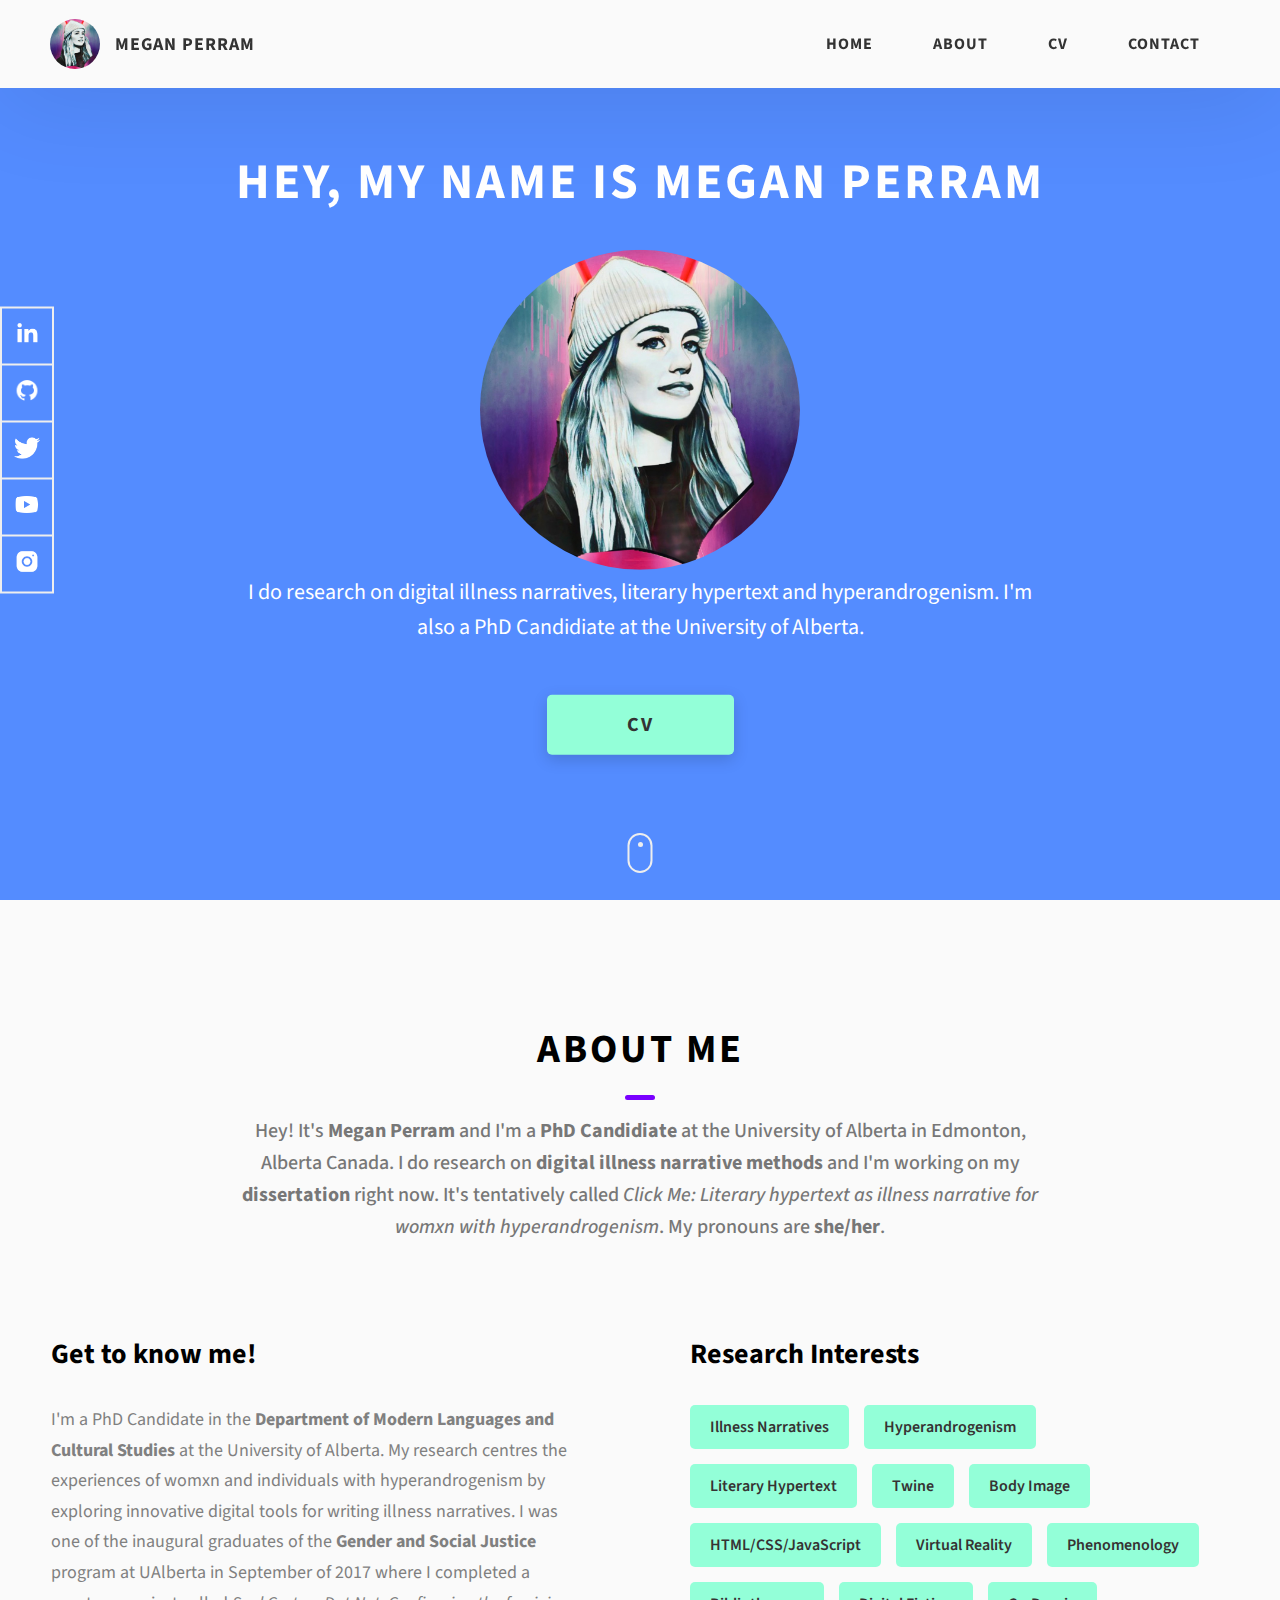
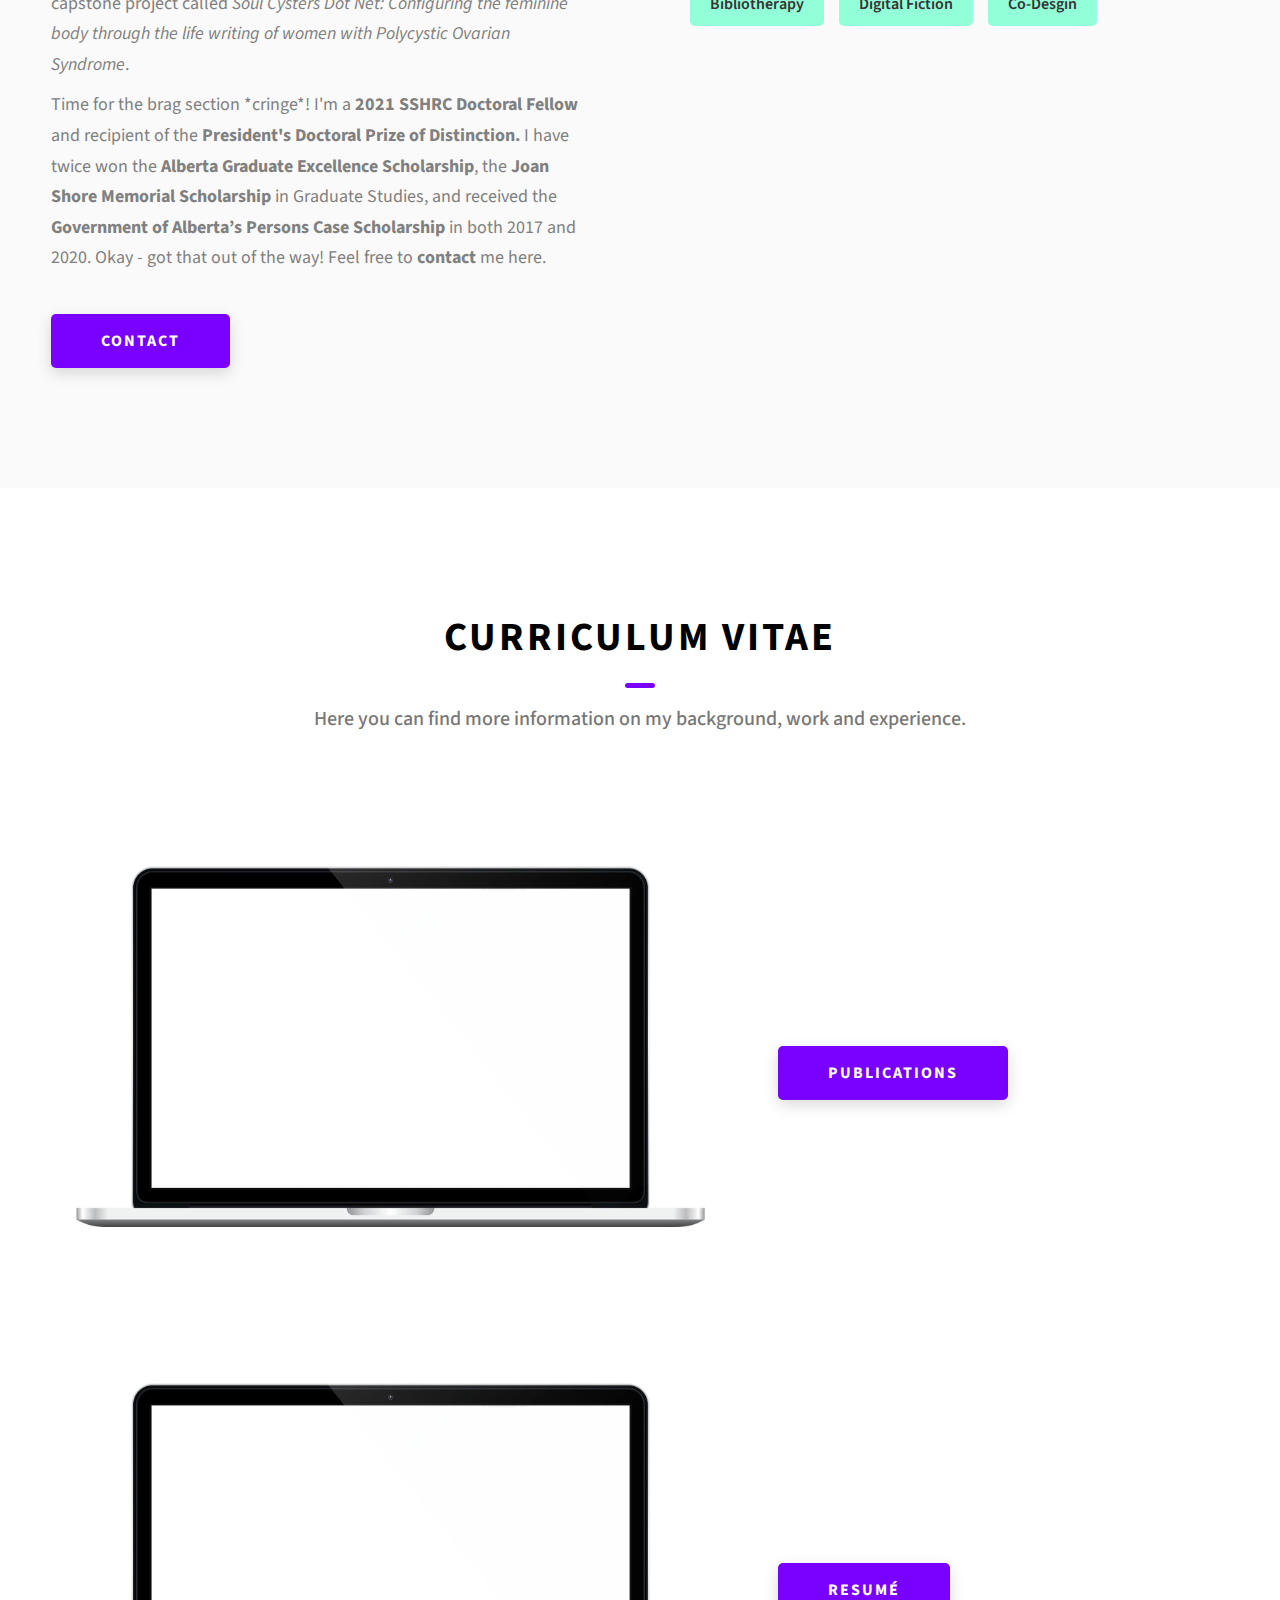
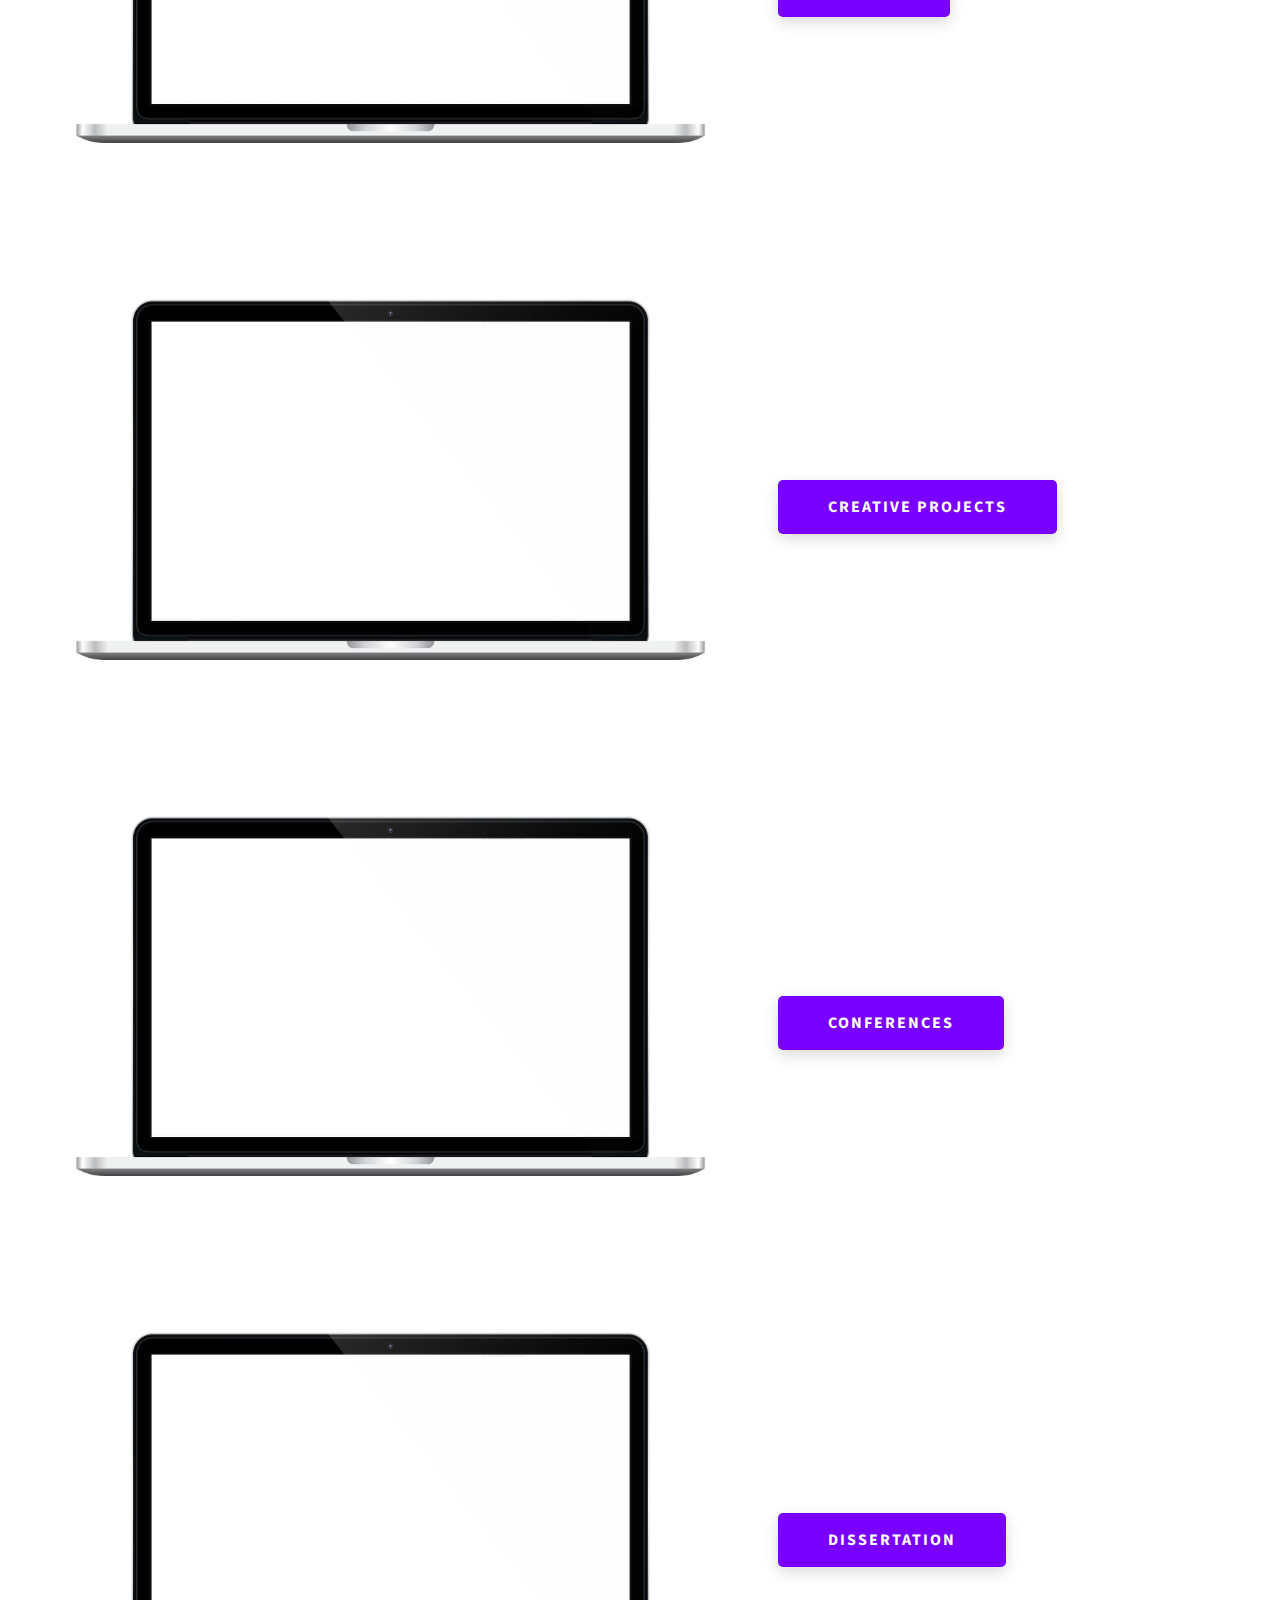
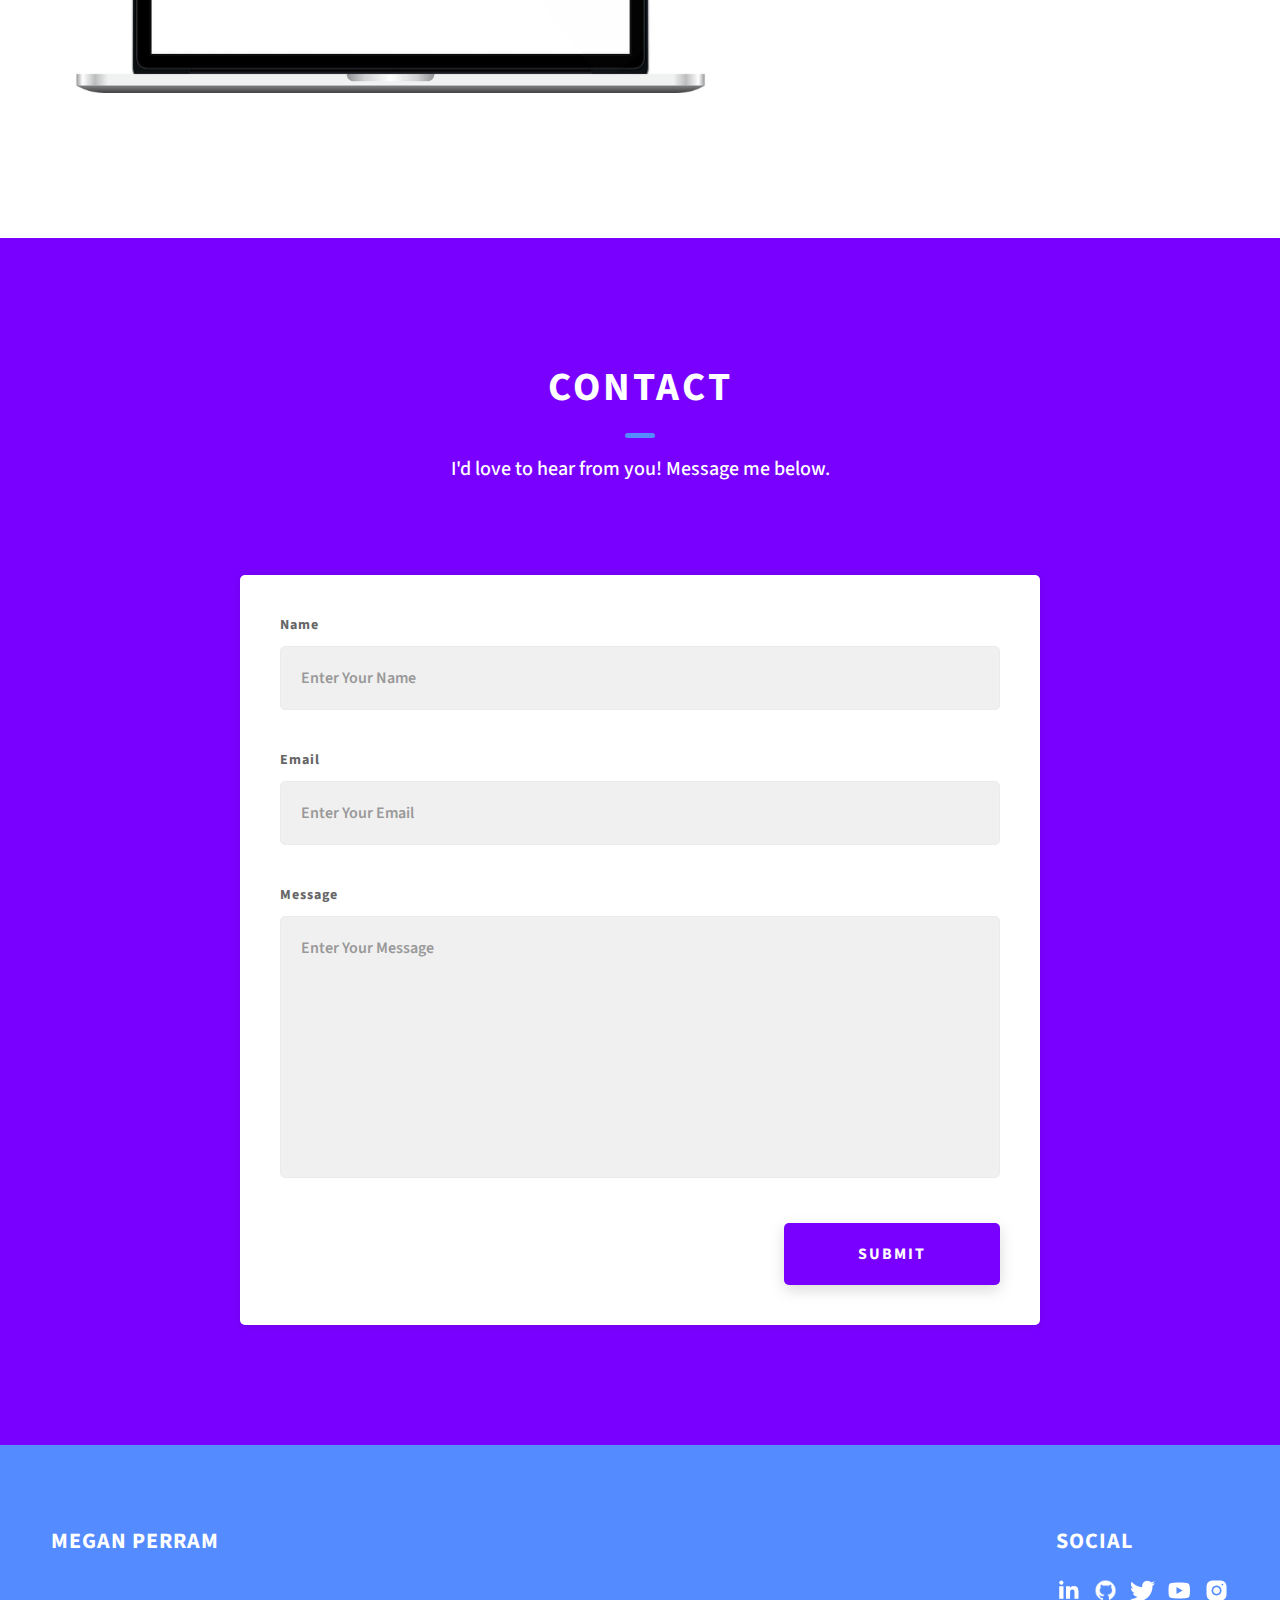
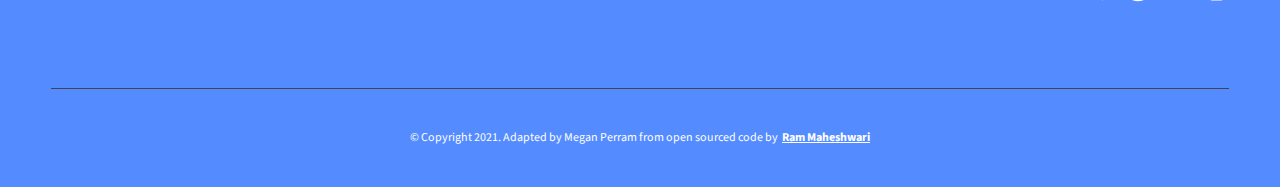
==== index.html @ e6cf6828 "First Commit" ====
<!DOCTYPE html>
<html lang="en">
  <head>
    <meta charset="UTF-8" />
    <meta name="viewport" content="width=device-width, initial-scale=1.0" />
    <meta http-equiv="X-UA-Compatible" content="ie=edge" />
    <title>Dopefolio</title>
    <meta name="description" content="Portfolio Template for Developer" />

    <link rel="stylesheet" href="css/style.css" />

    <link rel="preconnect" href="https://fonts.googleapis.com" />
    <link rel="preconnect" href="https://fonts.gstatic.com" crossorigin />
    <link
      href="https://fonts.googleapis.com/css2?family=Source+Sans+Pro:wght@400;600;700;900&display=swap"
      rel="stylesheet"
    />
  </head>
  <body>
    <header class="header">
      <div class="header__content">
        <div class="header__logo-container">
          <div class="header__logo-img-cont">
            <img
              src="./assets/jpeg/megan_perram.jpg"
              alt="Ram Maheshwari Logo Image"
              class="header__logo-img"
            />
          </div>
          <span class="header__logo-sub">Megan Perram</span>
        </div>
        <div class="header__main">
          <ul class="header__links">
            <li class="header__link-wrapper">
              <a href="./index.html" class="header__link"> Home </a>
            </li>
            <li class="header__link-wrapper">
              <a href="./index.html#about" class="header__link">About </a>
            </li>
            <li class="header__link-wrapper">
              <a href="./index.html#projects" class="header__link"> CV </a>
            </li>
            <li class="header__link-wrapper">
              <a href="./index.html#contact" class="header__link"> Contact </a>
            </li>
          </ul>
          <div class="header__main-ham-menu-cont">
            <img
              src="./assets/svg/ham-menu.svg"
              alt="hamburger menu"
              class="header__main-ham-menu"
            />
            <img
              src="./assets/svg/ham-menu-close.svg"
              alt="hamburger menu close"
              class="header__main-ham-menu-close d-none"
            />
          </div>
        </div>
      </div>
      <div class="header__sm-menu">
        <div class="header__sm-menu-content">
          <ul class="header__sm-menu-links">
            <li class="header__sm-menu-link">
              <a href="./index.html"> Home </a>
            </li>

            <li class="header__sm-menu-link">
              <a href="./index.html#about"> About </a>
            </li>

            <li class="header__sm-menu-link">
              <a href="./index.html#projects"> Projects </a>
            </li>

            <li class="header__sm-menu-link">
              <a href="./index.html#contact"> Contact </a>
            </li>
          </ul>
        </div>
      </div>
    </header>
    <section class="home-hero">
      <div class="home-hero__content">
        <h1 class="heading-primary">Hey, My name is Megan Perram</h1>
        <div class="home-hero__info">
          <div class="megan-picture-img">
            <img
              src="./assets/jpeg/megan_perram.jpg"
              width="40%"
              height="20%"
              class="megan_picture"
              id="megan_picture"
            />
          </div>
          <p class="text-primary">
            I do research on digital illness narratives, literary hypertext and
            hyperandrogenism. I'm also a PhD Candidiate at the University of
            Alberta.
          </p>
        </div>
        <div class="home-hero__cta">
          <a href="./index.html#projects" class="btn btn--bg"> CV </a>
        </div>
      </div>
      <div class="home-hero__socials">
        <div class="home-hero__social">
          <a
            href="https://www.linkedin.com/in/megan-perram-947466133/"
            class="home-hero__social-icon-link"
          >
            <img
              src="./assets/png/linkedin-ico.png"
              alt="icon"
              class="home-hero__social-icon"
            />
          </a>
        </div>
        <div class="home-hero__social">
          <a
            href="https://github.com/mperram"
            class="home-hero__social-icon-link"
          >
            <img
              src="./assets/png/github-ico.png"
              alt="icon"
              class="home-hero__social-icon"
            />
          </a>
        </div>
        <div class="home-hero__social">
          <a
            href="https://twitter.com/megan_perram"
            class="home-hero__social-icon-link"
          >
            <img
              src="./assets/png/twitter-ico.png"
              alt="icon"
              class="home-hero__social-icon"
            />
          </a>
        </div>
        <div class="home-hero__social">
          <a
            href="https://www.youtube.com/channel/UCk7oveH39ft0-12yixtqlcw"
            class="home-hero__social-icon-link"
          >
            <img
              src="./assets/png/yt-ico.png"
              alt="icon"
              class="home-hero__social-icon"
            />
          </a>
        </div>
        <div class="home-hero__social">
          <a
            href="https://www.instagram.com/meganperram/"
            class="home-hero__social-icon-link home-hero__social-icon-link--bd-none"
          >
            <img
              src="./assets/png/insta-ico.png"
              alt="icon"
              class="home-hero__social-icon"
            />
          </a>
        </div>
      </div>
      <div class="home-hero__mouse-scroll-cont">
        <div class="mouse"></div>
      </div>
    </section>
    <section id="about" class="about sec-pad">
      <div class="main-container">
        <h2 class="heading heading-sec heading-sec__mb-med">
          <span class="heading-sec__main">About Me</span>
          <span class="heading-sec__sub">
            Hey! It's
            <strong>Megan Perram</strong>
            and I'm a <strong> PhD Candidiate </strong> at the University of
            Alberta in Edmonton, Alberta Canada. I do research on
            <strong> digital illness narrative methods </strong>
            and I'm working on my
            <strong>dissertation </strong>
            right now. It's tentatively called
            <i
              >Click Me: Literary hypertext as illness narrative for womxn with
              hyperandrogenism</i
            >. My pronouns are <strong>she/her</strong>.
          </span>
        </h2>
        <div class="about__content">
          <div class="about__content-main">
            <h3 class="about__content-title">Get to know me!</h3>
            <div class="about__content-details">
              <p class="about__content-details-para">
                I'm a PhD Candidate in the
                <strong
                  >Department of Modern Languages and Cultural Studies</strong
                >
                at the University of Alberta. My research centres the
                experiences of womxn and individuals with hyperandrogenism by
                exploring innovative digital tools for writing illness
                narratives. I was one of the inaugural graduates of the
                <strong>Gender and Social Justice</strong> program at UAlberta
                in September of 2017 where I completed a capstone project called
                <i
                  >Soul Cysters Dot Net: Configuring the feminine body through
                  the life writing of women with Polycystic Ovarian Syndrome</i
                >.
              </p>
              <p class="about__content-details-para">
                Time for the brag section *cringe*! I'm a
                <strong>2021 SSHRC Doctoral Fellow</strong> and recipient of the
                <strong>President's Doctoral Prize of Distinction.</strong> I
                have twice won the
                <strong>Alberta Graduate Excellence Scholarship</strong>, the
                <strong>Joan Shore Memorial Scholarship</strong> in Graduate
                Studies, and received the
                <strong
                  >Government of Alberta’s Persons Case Scholarship</strong
                >
                in both 2017 and 2020. Okay - got that out of the way! Feel free
                to <strong>contact</strong> me here.
              </p>
            </div>
            <a href="./#contact" class="btn btn--med btn--theme dynamicBgClr"
              >Contact</a
            >
          </div>
          <div class="about__content-skills">
            <h3 class="about__content-title">Research Interests</h3>
            <div class="skills">
              <div class="skills__skill">Illness Narratives</div>
              <div class="skills__skill">Hyperandrogenism</div>
              <div class="skills__skill">Literary Hypertext</div>
              <div class="skills__skill">Twine</div>
              <div class="skills__skill">Body Image</div>
              <div class="skills__skill">HTML/CSS/JavaScript</div>
              <div class="skills__skill">Virtual Reality</div>
              <div class="skills__skill">Phenomenology</div>
              <div class="skills__skill">Bibliotherapy</div>
              <div class="skills__skill">Digital Fiction</div>
              <div class="skills__skill">Co-Desgin</div>
            </div>
          </div>
        </div>
      </div>
    </section>
    <section id="projects" class="projects sec-pad">
      <div class="main-container">
        <h2 class="heading heading-sec heading-sec__mb-bg">
          <span class="heading-sec__main" id="CV">Curriculum Vitae</span>
          <span class="heading-sec__sub">
            Here you can find more information on my background, work and
            experience.
          </span>
        </h2>

        <div class="projects__content">
          <div class="projects__row">
            <div class="projects__row-img-cont">
              <img
                src="./assets/jpeg/project-mockup-example.jpeg"
                alt="Software Screenshot"
                class="projects__row-img"
                loading="lazy"
              />
            </div>
            <div class="projects__row-content">
              <h3 class="projects__row-content-title"></h3>
              <p class="projects__row-content-desc"></p>
              <a
                href="./project-1.html"
                class="btn btn--med btn--theme dynamicBgClr"
                target="_blank"
                >Publications</a
              >
            </div>
          </div>
          <div class="projects__row">
            <div class="projects__row-img-cont">
              <img
                src="./assets/jpeg/project-mockup-example.jpeg"
                alt="Software Screenshot"
                class="projects__row-img"
                loading="lazy"
              />
            </div>
            <div class="projects__row-content">
              <h3 class="projects__row-content-title"></h3>
              <p class="projects__row-content-desc"></p>
              <a
                href="./project-2.html"
                class="btn btn--med btn--theme dynamicBgClr"
                target="_blank"
                >Resumé</a
              >
            </div>
          </div>
          <div class="projects__row">
            <div class="projects__row-img-cont">
              <img
                src="./assets/jpeg/project-mockup-example.jpeg"
                alt="Software Screenshot"
                class="projects__row-img"
                loading="lazy"
              />
            </div>
            <div class="projects__row-content">
              <h3 class="projects__row-content-title"></h3>
              <p class="projects__row-content-desc"></p>
              <a
                href="./project-3.html"
                class="btn btn--med btn--theme dynamicBgClr"
                target="_blank"
                >Creative Projects</a
              >
            </div>
          </div>
          <div class="projects__row">
            <div class="projects__row-img-cont">
              <img
                src="./assets/jpeg/project-mockup-example.jpeg"
                alt="Software Screenshot"
                class="projects__row-img"
                loading="lazy"
              />
            </div>
            <div class="projects__row-content">
              <h3 class="projects__row-content-title"></h3>
              <p class="projects__row-content-desc"></p>
              <a
                href="./project-4.html"
                class="btn btn--med btn--theme dynamicBgClr"
                target="_blank"
                >Conferences</a
              >
            </div>
          </div>
          <div class="projects__row">
            <div class="projects__row-img-cont">
              <img
                src="./assets/jpeg/project-mockup-example.jpeg"
                alt="Software Screenshot"
                class="projects__row-img"
                loading="lazy"
              />
            </div>
            <div class="projects__row-content">
              <h3 class="projects__row-content-title"></h3>
              <p class="projects__row-content-desc"></p>
              <a
                href="./project-5.html"
                class="btn btn--med btn--theme dynamicBgClr"
                target="_blank"
                >Dissertation</a
              >
            </div>
          </div>
        </div>
      </div>
    </section>
    <section id="contact" class="contact sec-pad dynamicBg">
      <div class="main-container">
        <h2 class="heading heading-sec heading-sec__mb-med">
          <span class="heading-sec__main heading-sec__main--lt">Contact</span>
          <span class="heading-sec__sub heading-sec__sub--lt">
            I'd love to hear from you! Message me below.
          </span>
        </h2>
        <div class="contact__form-container">
          <form action="https://formspree.io/f/mnqwdeav" method="POST">
            <div class="contact__form-field">
              <label class="contact__form-label" for="name">Name</label>
              <input
                required
                placeholder="Enter Your Name"
                type="text"
                class="contact__form-input"
                name="name"
                id="name"
              />
            </div>
            <div class="contact__form-field">
              <label class="contact__form-label" for="email">Email</label>
              <input
                required
                placeholder="Enter Your Email"
                type="text"
                class="contact__form-input"
                name="email"
                id="email"
              />
            </div>
            <div class="contact__form-field">
              <label class="contact__form-label" for="message">Message</label>
              <textarea
                required
                cols="30"
                rows="10"
                class="contact__form-input"
                placeholder="Enter Your Message"
                name="message"
                id="message"
              ></textarea>
            </div>
            <button type="submit" class="btn btn--theme contact__btn">
              Submit
            </button>
          </form>
        </div>
      </div>
    </section>
    <footer class="main-footer">
      <div class="main-container">
        <div class="main-footer__upper">
          <div class="main-footer__row main-footer__row-1">
            <h2 class="heading heading-sm main-footer__heading-sm">
              <span>Social</span>
            </h2>
            <div class="main-footer__social-cont">
              <a
                target="_blank"
                rel="noreferrer"
                href="https://www.linkedin.com/in/megan-perram-947466133/"
              >
                <img
                  class="main-footer__icon"
                  src="./assets/png/linkedin-ico.png"
                  alt="icon"
                />
              </a>
              <a
                target="_blank"
                rel="noreferrer"
                href="https://github.com/mperram"
              >
                <img
                  class="main-footer__icon"
                  src="./assets/png/github-ico.png"
                  alt="icon"
                />
              </a>
              <a
                target="_blank"
                rel="noreferrer"
                href="https://twitter.com/megan_perram"
              >
                <img
                  class="main-footer__icon"
                  src="./assets/png/twitter-ico.png"
                  alt="icon"
                />
              </a>
              <a
                target="_blank"
                rel="noreferrer"
                href="https://www.youtube.com/channel/UCk7oveH39ft0-12yixtqlcw"
              >
                <img
                  class="main-footer__icon"
                  src="./assets/png/yt-ico.png"
                  alt="icon"
                />
              </a>
              <a
                target="_blank"
                rel="noreferrer"
                href="https://www.instagram.com/meganperram/"
              >
                <img
                  class="main-footer__icon main-footer__icon--mr-none"
                  src="./assets/png/insta-ico.png"
                  alt="icon"
                />
              </a>
            </div>
          </div>
          <div class="main-footer__row main-footer__row-2">
            <h4 class="heading heading-sm text-lt">Megan Perram</h4>
            <p class="main-footer__short-desc"></p>
          </div>
        </div>

        <!-- If you give me some credit or shoutout here by linking to my website, then it will be a big thing for me and will help me a lot :) -->
        <div class="main-footer__lower">
          &copy; Copyright 2021. Adapted by Megan Perram from open sourced code
          by
          <a rel="noreferrer" target="_blank" href="https://rammaheshwari.com"
            >Ram Maheshwari</a
          >
        </div>
      </div>
    </footer>

    <script src="./index.js"></script>
  </body>
</html>
---- css/style.css ----
/*
0 - 600px:      Phone
600 - 900px:    Tablet portrait
900 - 1200px:   Tablet landscape
[1200 - 1800] is where our normal styles apply
1800px + :      Big desktop
$breakpoint arguement choices:
- phone
- tab-port
- tab-land
- big-desktop

Inside media queries 1em is always 16px i.e 1em = 16px at every screen size only inside media queries
*/
*,
*::after,
*::before {
  margin: 0;
  padding: 0;
  box-sizing: inherit;
  font-family: inherit;
}

html {
  font-size: 62.5%;
  scroll-behavior: smooth;
}
@media only screen and (max-width: 75em) {
  html {
    font-size: 59%;
  }
}
@media only screen and (max-width: 56.25em) {
  html {
    font-size: 56%;
  }
}
@media only screen and (min-width: 112.5em) {
  html {
    font-size: 65%;
  }
}

body {
  box-sizing: border-box;
  position: relative;
  line-height: 1.5;
  font-family: sans-serif;
  overflow-x: hidden;
  overflow-y: scroll;
  font-family: "Source Sans Pro", sans-serif;
}

a {
  text-decoration: none;
  color: inherit;
}

li {
  list-style: none;
}

input:focus,
button:focus,
a:focus,
textarea:focus {
  outline: none;
}

button {
  border: none;
  cursor: pointer;
}

textarea {
  resize: none;
}

.heading-primary {
  font-size: 5rem;
  text-transform: uppercase;
  letter-spacing: 3px;
  text-align: center;
}
@media only screen and (max-width: 37.5em) {
  .heading-primary {
    font-size: 4.5rem;
  }
}

.heading-sec__mb-bg {
  margin-bottom: 11rem;
}
@media only screen and (max-width: 56.25em) {
  .heading-sec__mb-bg {
    margin-bottom: 8rem;
  }
}

.heading-sec__mb-med {
  margin-bottom: 9rem;
}
@media only screen and (max-width: 56.25em) {
  .heading-sec__mb-med {
    margin-bottom: 8rem;
  }
}

.heading-sec__main {
  display: block;
  font-size: 4rem;
  text-transform: uppercase;
  letter-spacing: 1px;
  letter-spacing: 3px;
  text-align: center;
  margin-bottom: 3.5rem;
  position: relative;
}
.heading-sec__main--lt {
  color: white;
}
.heading-sec__main--lt::after {
  content: "";
  background: #548cff !important;
}
.heading-sec__main::after {
  content: "";
  position: absolute;
  top: calc(100% + 1.5rem);
  height: 5px;
  width: 3rem;
  background: #7900ff;
  left: 50%;
  transform: translateX(-50%);
  border-radius: 5px;
}
@media only screen and (max-width: 37.5em) {
  .heading-sec__main::after {
    top: calc(100% + 1.2rem);
  }
}

.heading-sec__sub {
  display: block;
  text-align: center;
  color: #777;
  font-size: 2rem;
  font-weight: 500;
  max-width: 80rem;
  margin: auto;
  line-height: 1.6;
}
@media only screen and (max-width: 37.5em) {
  .heading-sec__sub {
    font-size: 1.8rem;
  }
}
.heading-sec__sub--lt {
  color: white;
}

.heading-sm {
  font-size: 2.2rem;
  text-transform: uppercase;
  letter-spacing: 1px;
}

.main-container {
  max-width: 120rem;
  margin: auto;
  width: 92%;
}

.btn {
  background: #93ffd8;
  color: #333;
  text-transform: uppercase;
  letter-spacing: 2px;
  display: inline-block;
  font-weight: 700;
  border-radius: 5px;
  box-shadow: 0 5px 15px 0 rgba(0, 0, 0, 0.15);
  transition: transform 0.3s;
}
.btn:hover {
  transform: translateY(-3px);
}
.btn--bg {
  padding: 1.5rem 8rem;
  font-size: 2rem;
}
.btn--med {
  padding: 1.5rem 5rem;
  font-size: 1.6rem;
}
.btn--theme {
  background: #7900ff;
  color: #fff;
}
.btn--theme-inv {
  color: #7900ff;
  background: #fff;
  border: 2px solid #7900ff;
  box-shadow: none;
  padding: calc(1.5rem - 2px) calc(5rem - 2px);
}

.sec-pad {
  padding: 12rem 0;
}
@media only screen and (max-width: 56.25em) {
  .sec-pad {
    padding: 8rem 0;
  }
}

.text-primary {
  color: #fff;
  font-size: 2.2rem;
  text-align: center;
  width: 100%;
  line-height: 1.6;
}
@media only screen and (max-width: 37.5em) {
  .text-primary {
    font-size: 2rem;
  }
}

.d-none {
  display: none;
}
.megan-picture-img {
  text-align: center;
  border-radius: 50%;
}
.megan_picture {
  border-radius: 50%;
  overflow: hidden;
}

.home-hero {
  color: #fff;
  background: linear-gradient(to right, #548cff, #548cff),
    url(../../assets/svg/common-bg.svg);
  background-position: center;
  height: 100vh;
  min-height: 80rem;
  max-height: 120rem;
  position: relative;
}
@media only screen and (max-width: 37.5em) {
  .home-hero {
    height: unset;
    min-height: unset;
  }
}
.home-hero__socials {
  position: absolute;
  top: 50%;
  border: 2px solid #eee;
  border-left: 2px solid #eee;
  transform: translateY(-50%);
}
@media only screen and (max-width: 56.25em) {
  .home-hero__socials {
    display: none;
  }
}
.home-hero__mouse-scroll-cont {
  position: absolute;
  bottom: 3%;
  left: 50%;
  transform: translateX(-50%);
}
@media only screen and (max-width: 37.5em) {
  .home-hero__mouse-scroll-cont {
    display: none;
  }
}
.home-hero__social {
  width: 5rem;
}
.home-hero__social-icon-link {
  width: 100%;
  display: block;
  padding: 1.2rem;
  border-bottom: 2px solid #eee;
  transition: background 0.3s;
}
.home-hero__social-icon-link:hover {
  background: rgba(255, 255, 255, 0.1);
}
.home-hero__social-icon-link--bd-none {
  border-bottom: 0;
}
.home-hero__social-icon {
  width: 100%;
}
.home-hero__content {
  position: absolute;
  top: 50%;
  left: 50%;
  transform: translate(-50%, -50%);
  max-width: 90rem;
  width: 92%;
}
@media only screen and (max-width: 37.5em) {
  .home-hero__content {
    padding: 19rem 0 13rem 0;
    margin: auto;
    position: static;
    transform: translate(0, 0);
  }
}
.home-hero__info {
  margin: 3rem auto 0 auto;
  max-width: 80rem;
}
.home-hero__cta {
  margin-top: 5rem;
  text-align: center;
}

.about {
  background: #fafafa;
}
.about__content {
  display: grid;
  grid-template-columns: 1fr 1fr;
  grid-gap: 10rem;
}
@media only screen and (max-width: 56.25em) {
  .about__content {
    grid-template-columns: 1fr;
    grid-gap: 8rem;
  }
}
.about__content-title {
  font-weight: 700;
  font-size: 2.8rem;
  margin-bottom: 3rem;
}
@media only screen and (max-width: 37.5em) {
  .about__content-title {
    font-size: 2.4rem;
  }
}
.about__content-details-para {
  font-size: 1.8rem;
  color: grey;
  max-width: 60rem;
  line-height: 1.7;
  margin-bottom: 1rem;
}
.about__content-details-para--hl {
  font-weight: 700;
  margin: 0 3px;
}
.about__content-details-para:last-child {
  margin-bottom: 4rem;
}

.projects__row {
  display: grid;
  grid-template-columns: 1.5fr 1fr;
  grid-gap: 5rem;
  margin-bottom: 11rem;
}
@media only screen and (max-width: 56.25em) {
  .projects__row {
    grid-template-columns: 1fr;
    grid-gap: 2rem;
    margin-bottom: 8rem;
  }
}
@media only screen and (max-width: 56.25em) {
  .projects__row {
    text-align: center;
  }
}
.projects__row:last-child {
  margin-bottom: 0;
}
.projects__row-img-cont {
  overflow: hidden;
}
.projects__row-img {
  width: 100%;
  display: block;
  object-fit: cover;
}
.projects__row-content {
  padding: 2rem 0;
  display: flex;
  justify-content: center;
  flex-direction: column;
  align-items: flex-start;
}
@media only screen and (max-width: 56.25em) {
  .projects__row-content {
    align-items: center;
  }
}
.projects__row-content-title {
  font-weight: 700;
  font-size: 2.8rem;
  margin-bottom: 2rem;
}
@media only screen and (max-width: 37.5em) {
  .projects__row-content-title {
    font-size: 2.4rem;
  }
}
.projects__row-content-desc {
  font-size: 1.8rem;
  color: grey;
  max-width: 60rem;
  line-height: 1.7;
  margin-bottom: 3rem;
}
@media only screen and (max-width: 37.5em) {
  .projects__row-content-desc {
    font-size: 1.7rem;
  }
}

.contact {
  background: linear-gradient(to right, #7900ff, #7900ff),
    url(../../assets/svg/common-bg.svg);
  background-size: cover;
  background-position: center;
}
.contact__form-container {
  box-shadow: 0 0 10px rgba(0, 0, 0, 0.1);
  background: white;
  padding: 4rem;
  margin-top: 6rem;
  max-width: 80rem;
  text-align: right;
  width: 95%;
  border-radius: 5px;
  margin: 5rem auto 0 auto;
}
@media only screen and (max-width: 37.5em) {
  .contact__form-container {
    padding: 3rem;
  }
}
.contact__form-field {
  margin-bottom: 4rem;
}
@media only screen and (max-width: 37.5em) {
  .contact__form-field {
    margin-bottom: 3rem;
  }
}
.contact__form-label {
  color: #666;
  font-size: 1.4rem;
  letter-spacing: 1px;
  font-weight: 700;
  margin-bottom: 1rem;
  display: block;
  text-align: left;
}
.contact__form-input {
  color: #333;
  padding: 2rem;
  width: 100%;
  border: 1px solid #ebebeb;
  font-size: 1.6rem;
  letter-spacing: 0px;
  background: #f0f0f0;
  border-radius: 5px;
  font-weight: 600;
  /* Code for Modern Browsers */
  /* Code for WebKit, Blink, Edge */
  /* Code for Internet Explorer 10-11 */
  /* Code for Microsoft Edge */
  /* Code for Mozilla Firefox 4 to 18 */
  /* Code for Mozilla Firefox 19+ */
}
.contact__form-input::placeholder {
  color: #999;
  font-weight: 600;
  font-size: 1.6rem;
}
.contact__form-input::-webkit-input-placeholder {
  color: #999;
  font-weight: 600;
  font-size: 1.6rem;
}
.contact__form-input:-ms-input-placeholder {
  color: #999;
  font-weight: 600;
  font-size: 1.6rem;
}
.contact__form-input::-ms-input-placeholder {
  color: #999;
  font-weight: 600;
  font-size: 1.6rem;
}
.contact__form-input:-moz-placeholder {
  opacity: 1;
  color: #999;
  font-weight: 600;
  font-size: 1.6rem;
}
.contact__form-input::-moz-placeholder {
  opacity: 1;
  color: #999;
  font-weight: 600;
  font-size: 1.6rem;
}
.contact__btn {
  width: 30%;
  padding: 2rem 4rem;
  font-size: 1.6rem;
}
@media only screen and (max-width: 37.5em) {
  .contact__btn {
    width: 100%;
  }
}

.project-cs-hero {
  color: #fff;
  background: linear-gradient(
      to right,
      rgba(0, 98, 185, 0.8),
      rgba(0, 98, 185, 0.8)
    ),
    url(../../assets/svg/common-bg.svg);
  background-size: cover;
  background-position: center;
  position: relative;
}
@media only screen and (max-width: 37.5em) {
  .project-cs-hero {
    height: unset;
    min-height: unset;
  }
}
.project-cs-hero__content {
  padding: 25rem 0 17rem 0;
  max-width: 90rem;
  width: 92%;
  margin: auto;
}
@media only screen and (max-width: 37.5em) {
  .project-cs-hero__content {
    padding: 19rem 0 13rem 0;
    margin: auto;
    position: static;
    transform: translate(0, 0);
  }
}
.project-cs-hero__info {
  margin: 3rem auto 0 auto;
  max-width: 80rem;
}
.project-cs-hero__cta {
  margin-top: 5rem;
  text-align: center;
}

.project-details__content {
  padding: 8rem 0;
  max-width: 90rem;
  margin: auto;
}
.project-details__content-title {
  font-weight: 700;
  font-size: 2.8rem;
  margin-bottom: 3rem;
}
@media only screen and (max-width: 37.5em) {
  .project-details__content-title {
    font-size: 2.4rem;
  }
}

.project-details__showcase-img-cont {
  width: 100%;
  margin-bottom: 6rem;
}

.project-details__showcase-img {
  width: 100%;
}

.project-details__content-main {
  width: 100%;
  max-width: 70rem;
  margin: auto;
}

.project-details__desc {
  margin: 0 0 7rem 0;
}
.project-details__desc-para {
  font-size: 1.8rem;
  line-height: 1.7;
  color: grey;
  margin-bottom: 2rem;
}

.project-details__tools-used {
  margin: 0 0 7rem 0;
}
.project-details__tools-used-list {
  display: flex;
  flex-wrap: wrap;
}
.project-details__tools-used-item {
  padding: 1rem 2rem;
  margin-bottom: 1.5rem;
  margin-right: 1.5rem;
  font-size: 1.6rem;
  background: rgba(153, 153, 153, 0.2);
  border-radius: 5px;
  font-weight: 600;
  color: #777;
}

.project-details__links {
  margin: 0 0;
}
.project-details__links-btn {
  margin-right: 2rem;
}
@media only screen and (max-width: 37.5em) {
  .project-details__links-btn {
    margin-right: 0;
    width: 70%;
    margin-bottom: 2rem;
    text-align: center;
  }
}
.project-details__links-btn:last-child {
  margin: 0;
}
@media only screen and (max-width: 37.5em) {
  .project-details__links-btn:last-child {
    margin: 0;
  }
}

.header {
  position: fixed;
  width: 100%;
  z-index: 1000;
  background: #000;
  background: #fafafa;
  box-shadow: 0 10px 100px rgba(0, 0, 0, 0.1);
}
.header__content {
  display: flex;
  align-items: center;
  justify-content: space-between;
  padding: 1rem 5rem;
}
@media only screen and (max-width: 56.25em) {
  .header__content {
    padding: 0 2rem;
  }
}
.header__logo-container {
  display: flex;
  align-items: center;
  cursor: pointer;
  color: #333;
  transition: color 0.3s;
}
.header__logo-container:hover {
  color: #0062b9;
}
.header__logo-img-cont {
  width: 5rem;
  height: 5rem;
  border-radius: 50px;
  overflow: hidden;
  margin-right: 1.5rem;
  background: #0062b9;
}
@media only screen and (max-width: 56.25em) {
  .header__logo-img-cont {
    width: 4.5rem;
    height: 4.5rem;
    margin-right: 1.2rem;
  }
}
.header__logo-img {
  width: 100%;
  height: 100%;
  object-fit: cover;
  object-position: center;
  display: block;
}
.header__logo-sub {
  font-size: 1.8rem;
  text-transform: uppercase;
  font-weight: 700;
  letter-spacing: 1px;
}
.header__links {
  display: flex;
}
@media only screen and (max-width: 37.5em) {
  .header__links {
    display: none;
  }
}
.header__link {
  padding: 2.2rem 3rem;
  display: inline-block;
  font-size: 1.6rem;
  color: #333;
  text-transform: uppercase;
  letter-spacing: 1px;
  font-weight: 700;
  transition: color 0.3s;
}
.header__link:hover {
  color: #0062b9;
}
@media only screen and (max-width: 56.25em) {
  .header__link {
    padding: 3rem 1.8rem;
    font-size: 1.5rem;
  }
}
.header__main-ham-menu-cont {
  display: none;
  width: 3rem;
  padding: 2.2rem 0;
}
@media only screen and (max-width: 37.5em) {
  .header__main-ham-menu-cont {
    display: block;
  }
}
.header__main-ham-menu {
  width: 100%;
}
.header__main-ham-menu-close {
  width: 100%;
}
.header__sm-menu {
  background: #fff;
  position: absolute;
  width: 100%;
  top: 100%;
  visibility: hidden;
  opacity: 0;
  transition: all 0.3s;
  box-shadow: 0px 5px 5px 0px rgba(0, 0, 0, 0.1);
  -webkit-box-shadow: 0px 5px 5px 0px rgba(0, 0, 0, 0.1);
  -moz-box-shadow: 0px 5px 5px 0px rgba(0, 0, 0, 0.1);
}
.header__sm-menu--active {
  visibility: hidden;
  opacity: 0;
}
@media only screen and (max-width: 37.5em) {
  .header__sm-menu--active {
    visibility: visible;
    opacity: 1;
  }
}
.header__sm-menu-link a {
  display: block;
  text-decoration: none;
  padding: 2.5rem 3rem;
  font-size: 1.6rem;
  color: #333;
  text-align: right;
  border-bottom: 1px solid #eee;
  font-weight: 700;
  text-transform: uppercase;
  letter-spacing: 2px;
  transition: color 0.3s;
}
.header__sm-menu-link a:hover {
  color: #0062b9;
}
.header__sm-menu-link:first-child a {
  border-top: 1px solid #eee;
}
.header__sm-menu-link-last {
  border-bottom: 0;
}

.main-footer {
  background: #548cff;
  color: white;
}
.main-footer__upper {
  display: flex;
  justify-content: space-between;
  padding: 8rem 0;
}
@media only screen and (max-width: 56.25em) {
  .main-footer__upper {
    padding: 6rem 0;
  }
}
@media only screen and (max-width: 37.5em) {
  .main-footer__upper {
    display: block;
  }
}
.main-footer__row-1 {
  order: 2;
}
@media only screen and (max-width: 56.25em) {
  .main-footer__row-1 {
    margin-bottom: 5rem;
  }
}
.main-footer__row-2 {
  width: 40%;
  order: 1;
  max-width: 50rem;
}
@media only screen and (max-width: 56.25em) {
  .main-footer__row-2 {
    width: 100%;
  }
}
.main-footer__short-desc {
  margin-top: 2rem;
  color: #eee;
  font-size: 1.5rem;
  line-height: 1.7;
}
.main-footer__social-cont {
  margin-top: 2rem;
}
.main-footer__icon {
  margin-right: 1rem;
  width: 2.5rem;
}
.main-footer__icon--mr-none {
  margin-right: 0;
}
.main-footer__lower {
  padding: 4rem 0;
  border-top: 1px solid #444;
  color: #white;
  font-size: 1.2rem;
  text-align: left;
  text-align: center;
}
.main-footer__lower a {
  text-decoration: underline;
  font-weight: bold;
  margin-left: 2px;
}
@media only screen and (max-width: 56.25em) {
  .main-footer__lower {
    padding: 3.5rem 0;
  }
}

.skills {
  display: flex;
  flex-wrap: wrap;
}
.skills__skill {
  padding: 1rem 2rem;
  margin-bottom: 1.5rem;
  margin-right: 1.5rem;
  font-size: 1.6rem;
  background: #93ffd8;
  border-radius: 5px;
  font-weight: 600;
  color: rgb(54, 51, 51);
}

.mouse {
  width: 25px;
  height: 40px;
  border: 2px solid #eee;
  border-radius: 60px;
  position: relative;
  overflow: hidden;
}
.mouse::before {
  content: "";
  width: 5px;
  height: 5px;
  position: absolute;
  top: 7px;
  left: 50%;
  transform: translateX(-50%);
  background-color: #eee;
  border-radius: 50%;
  opacity: 1;
  animation: wheel 1.3s infinite;
  -webkit-animation: wheel 1.3s infinite;
}

@keyframes wheel {
  to {
    opacity: 0;
    top: 27px;
  }
}

@-webkit-keyframes wheel {
  to {
    opacity: 0;
    top: 27px;
  }
}
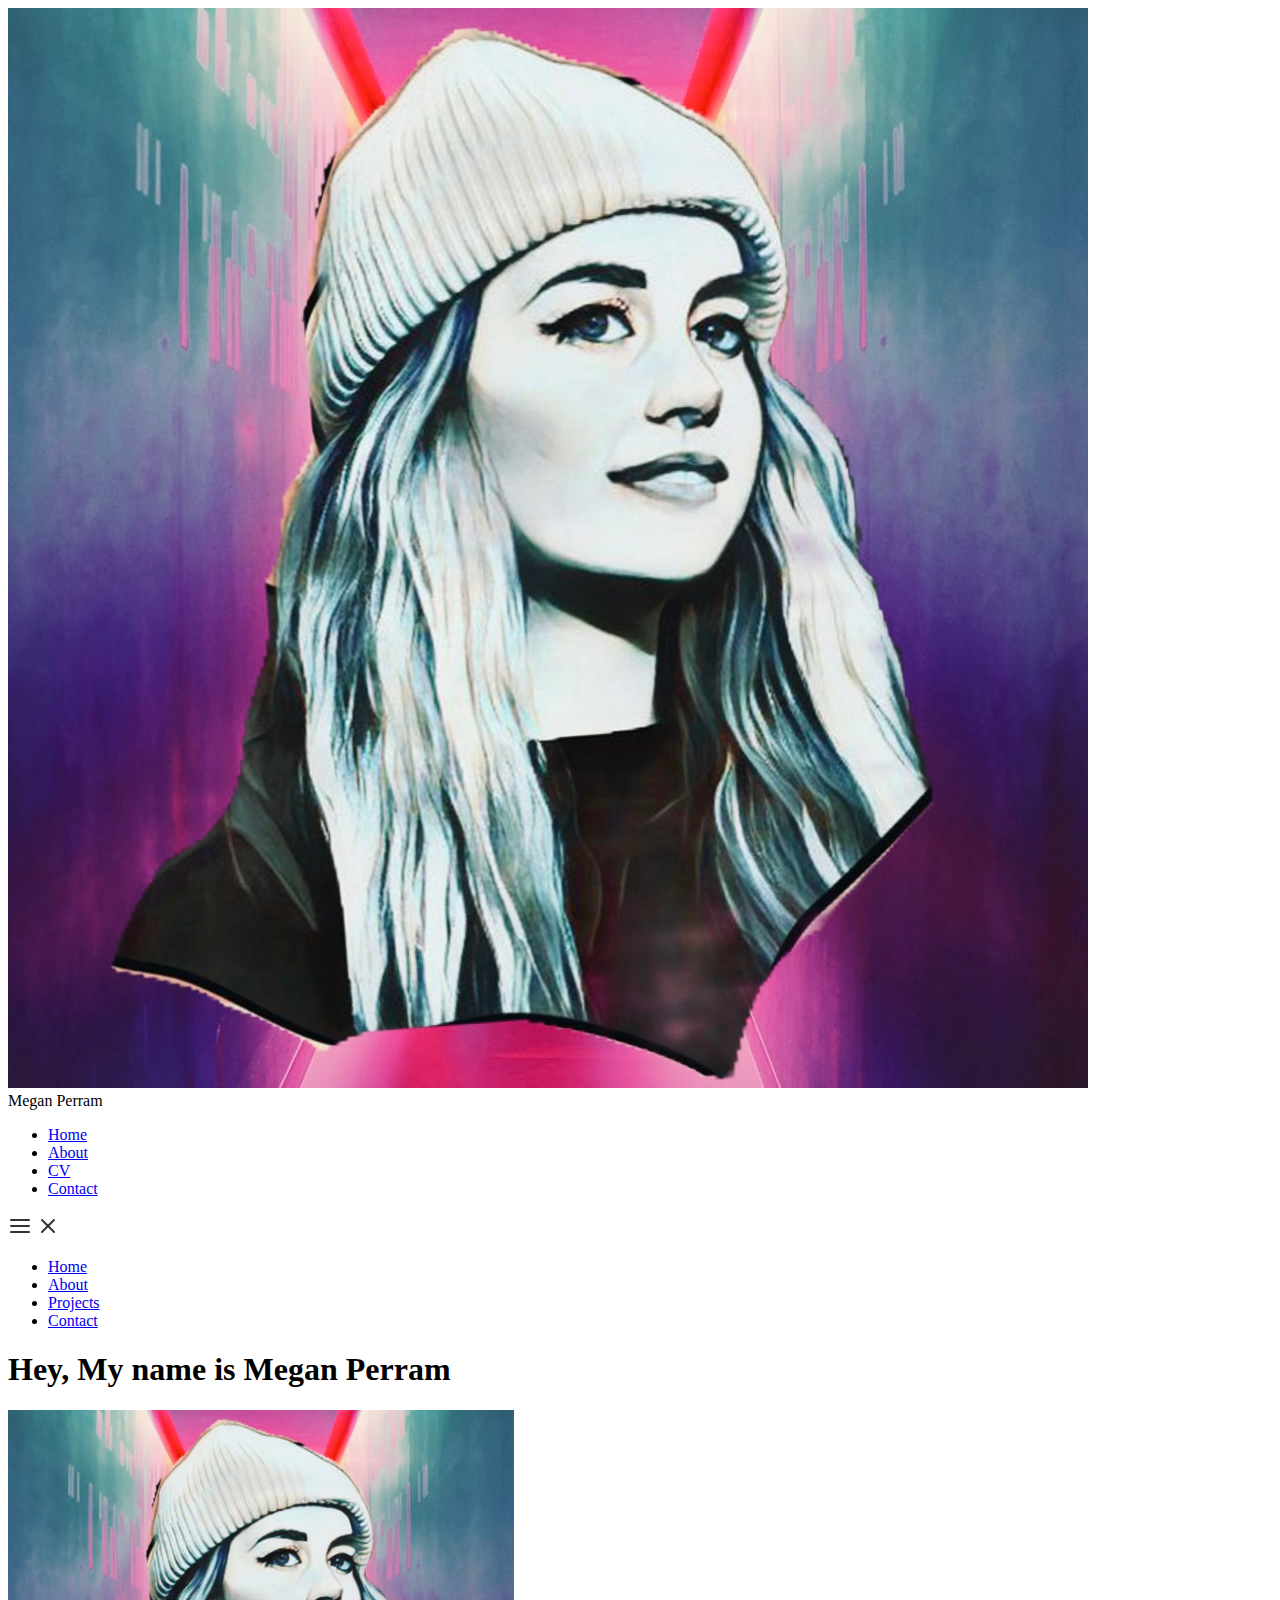
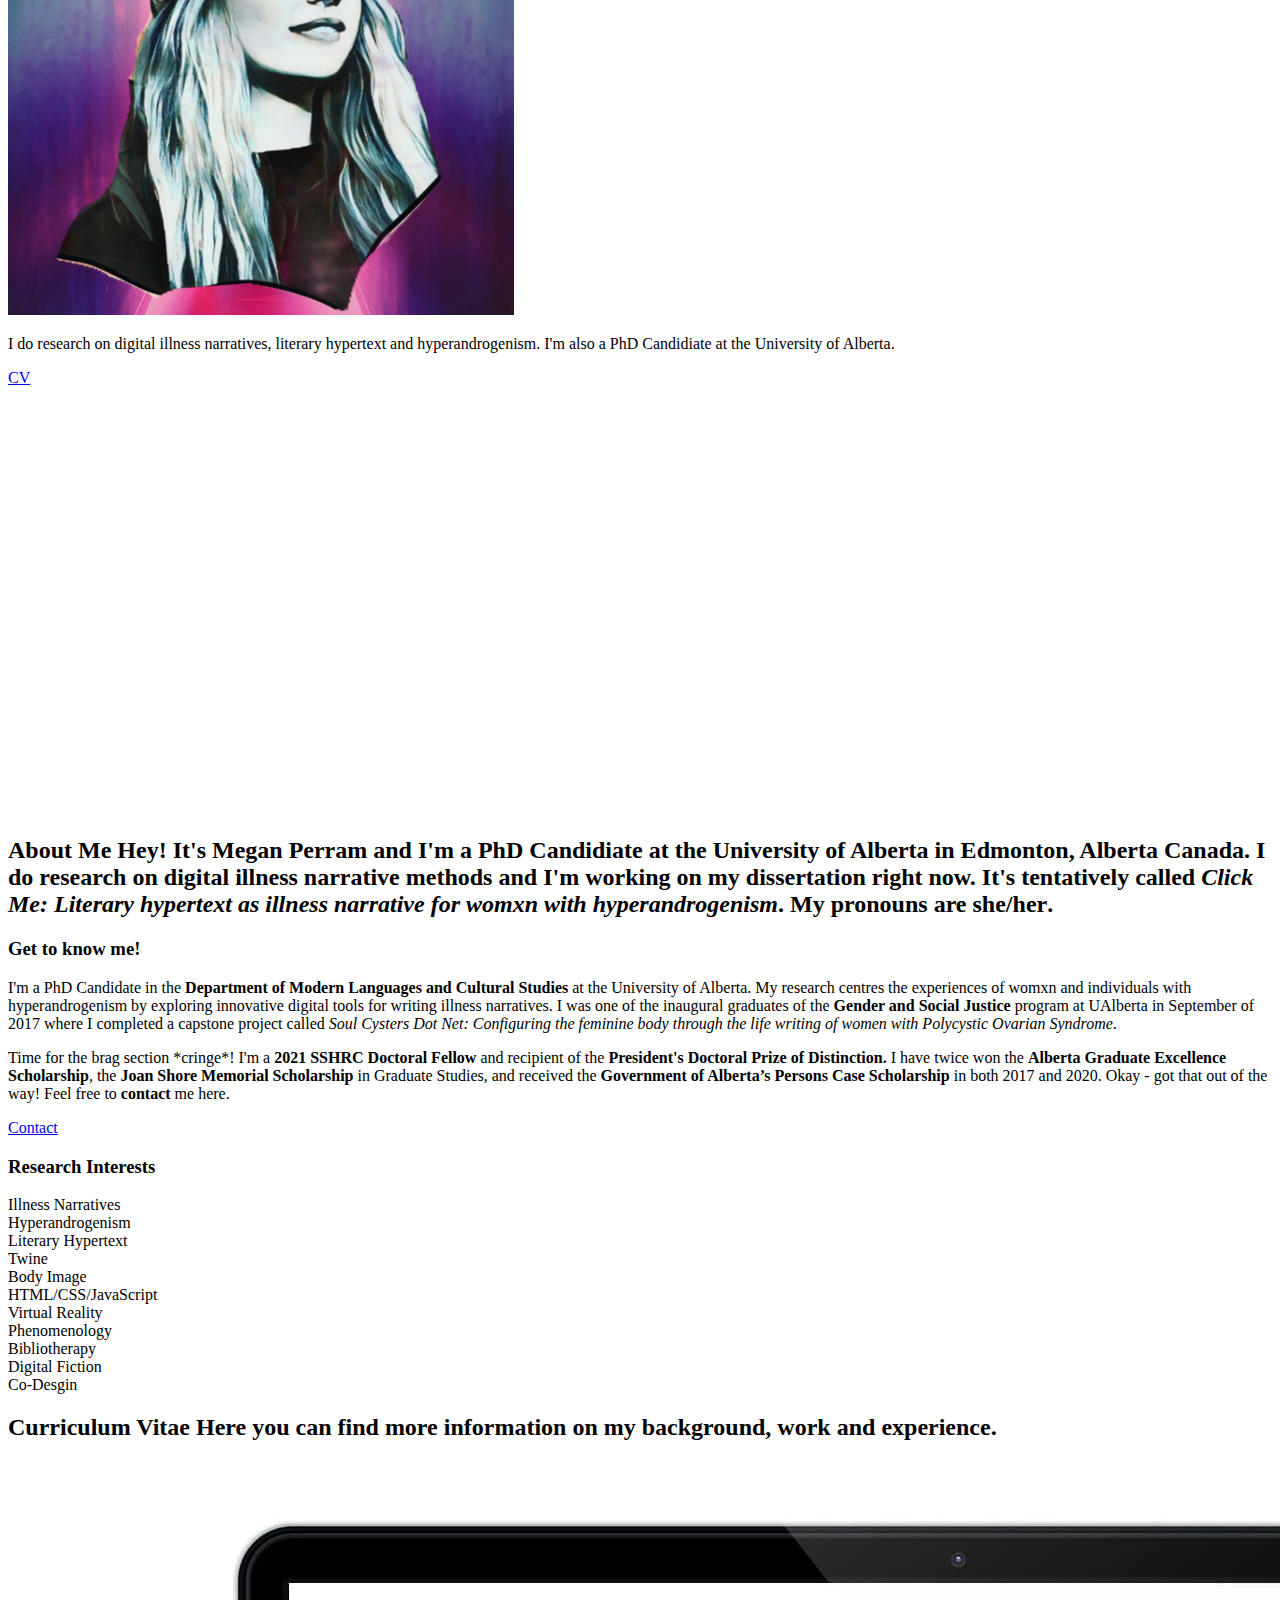
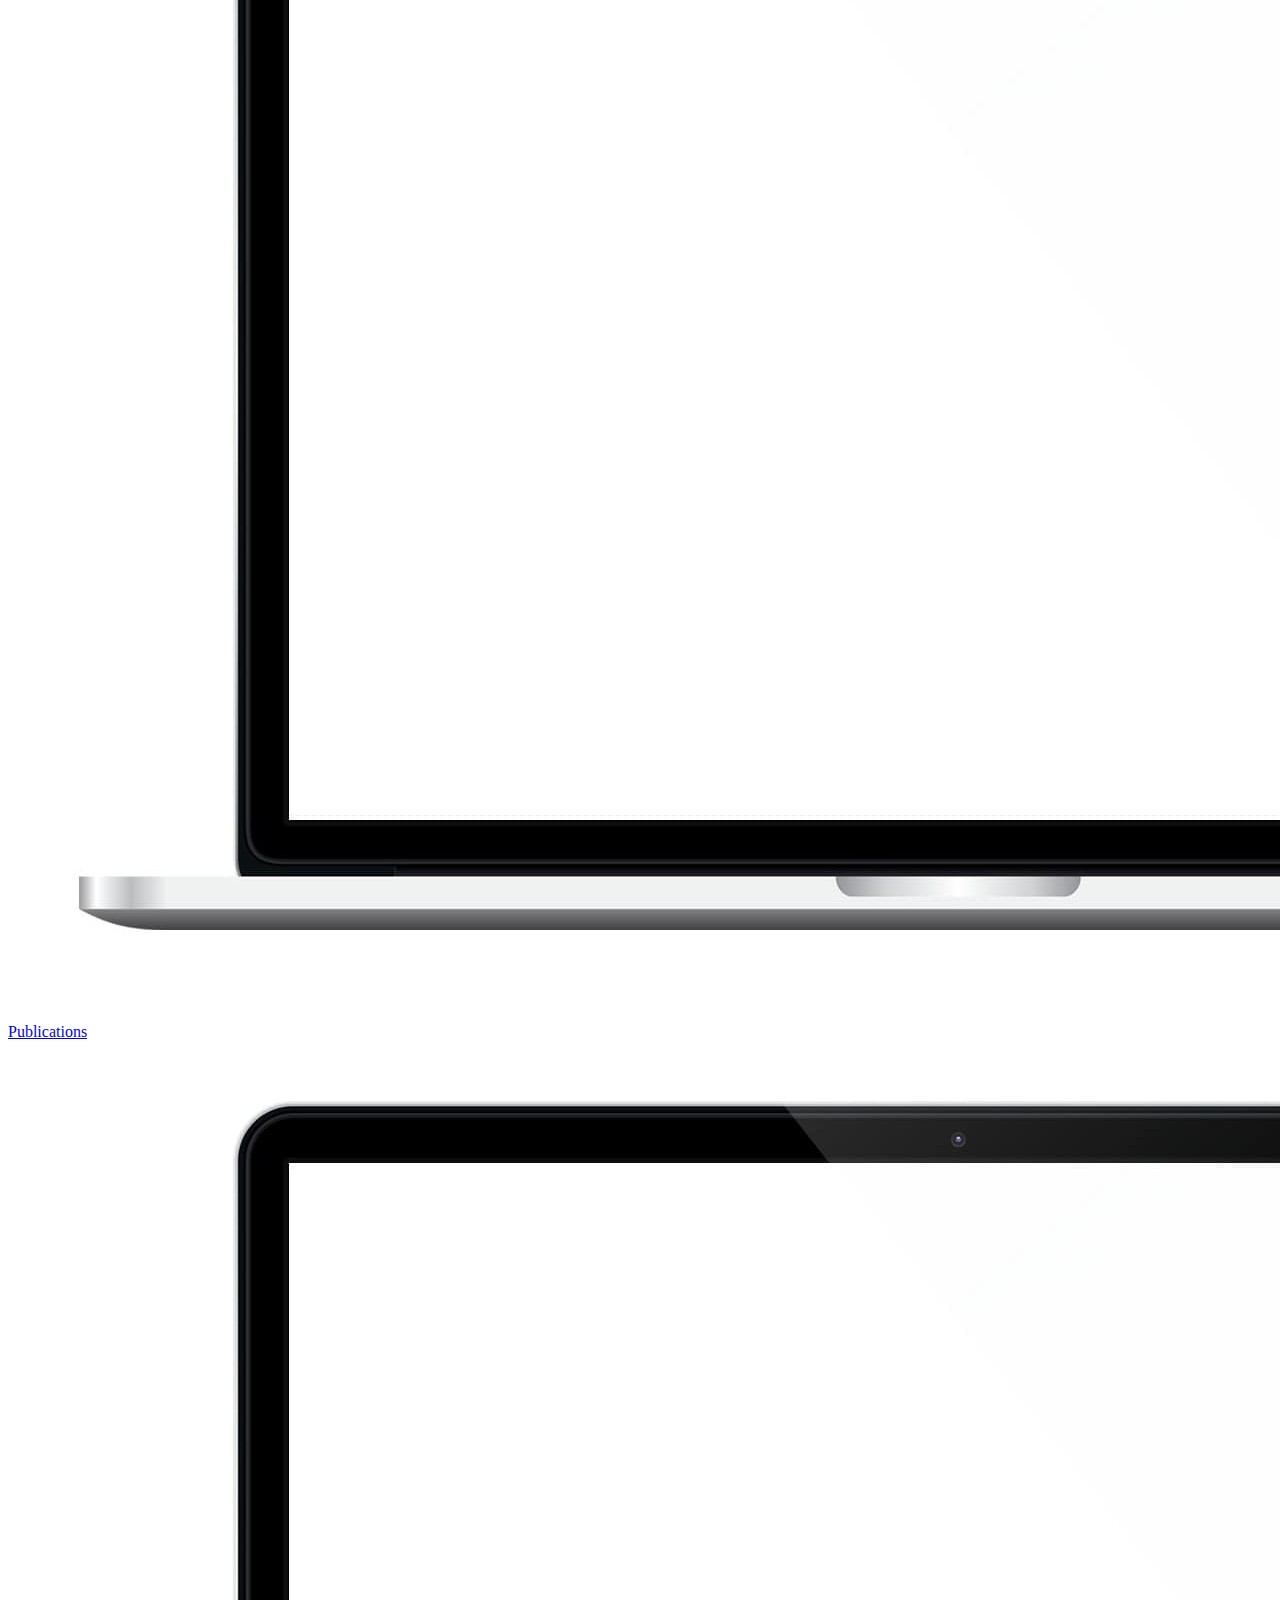
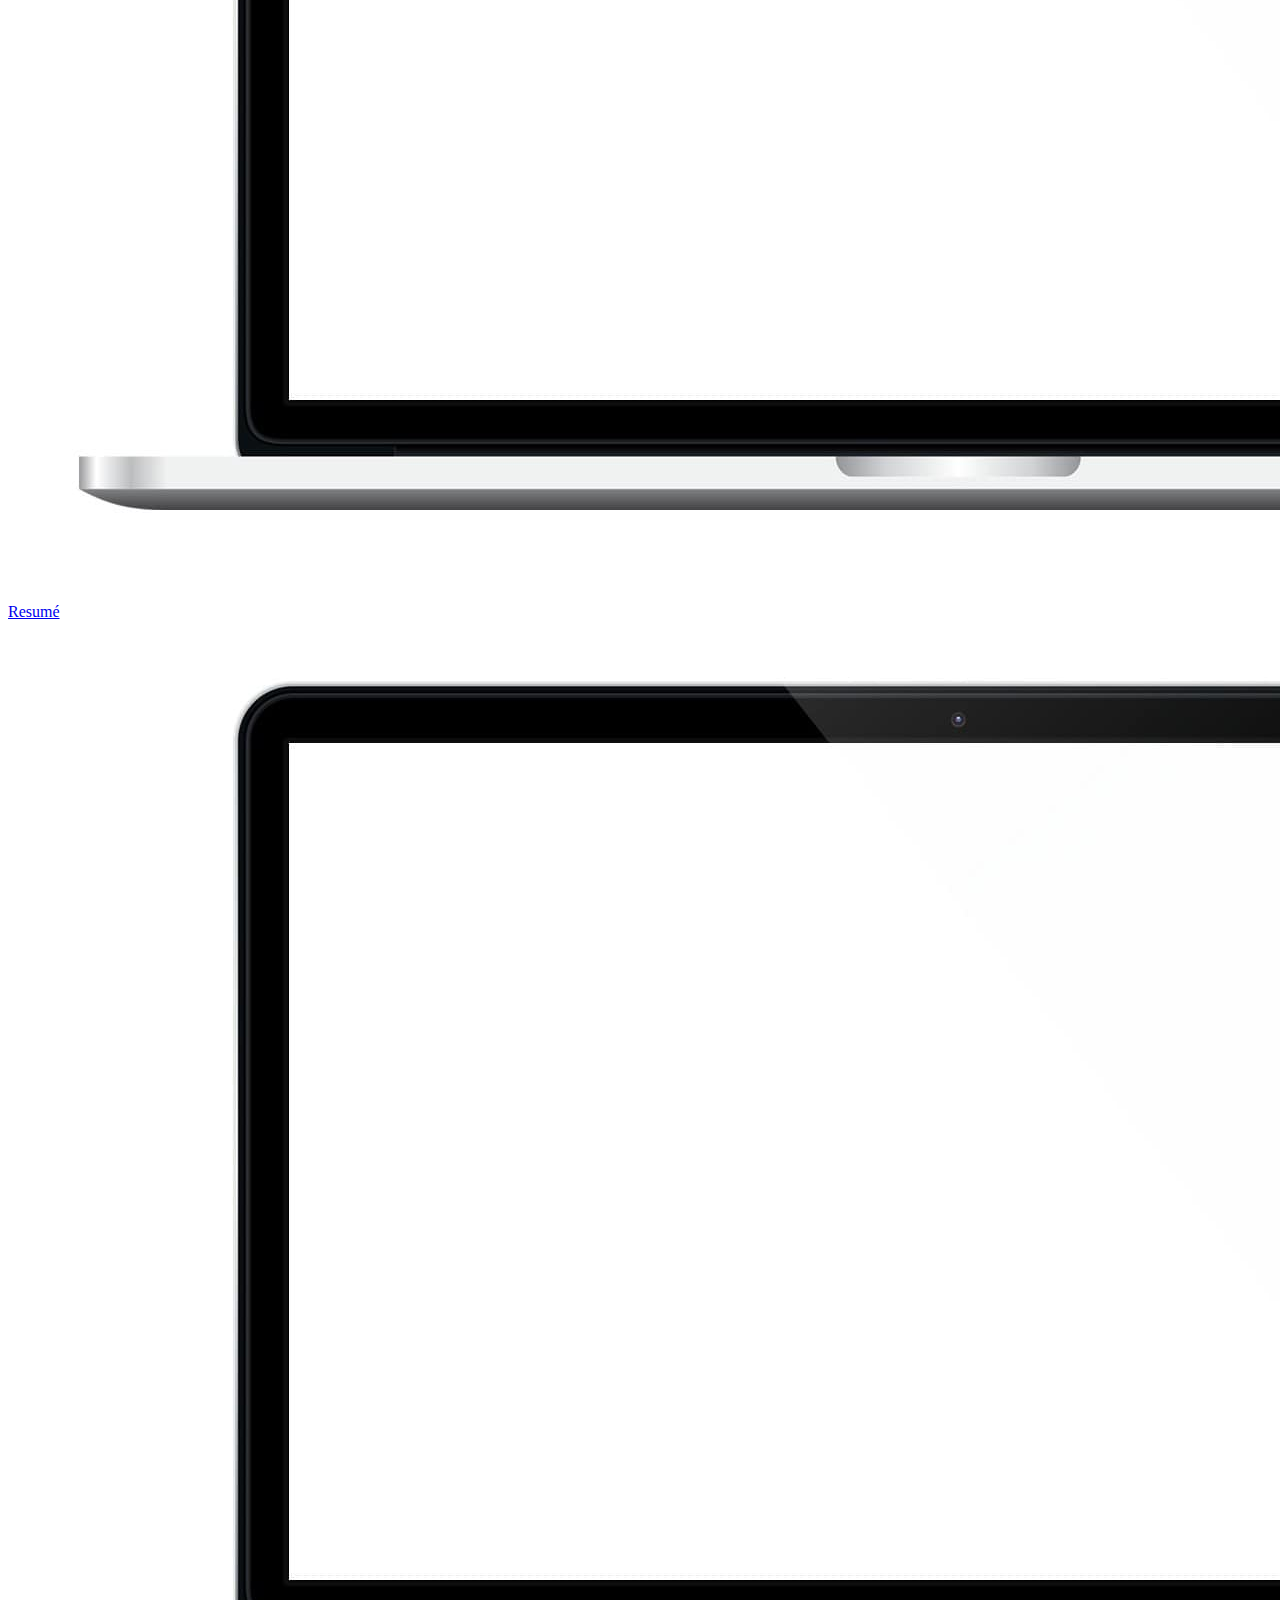
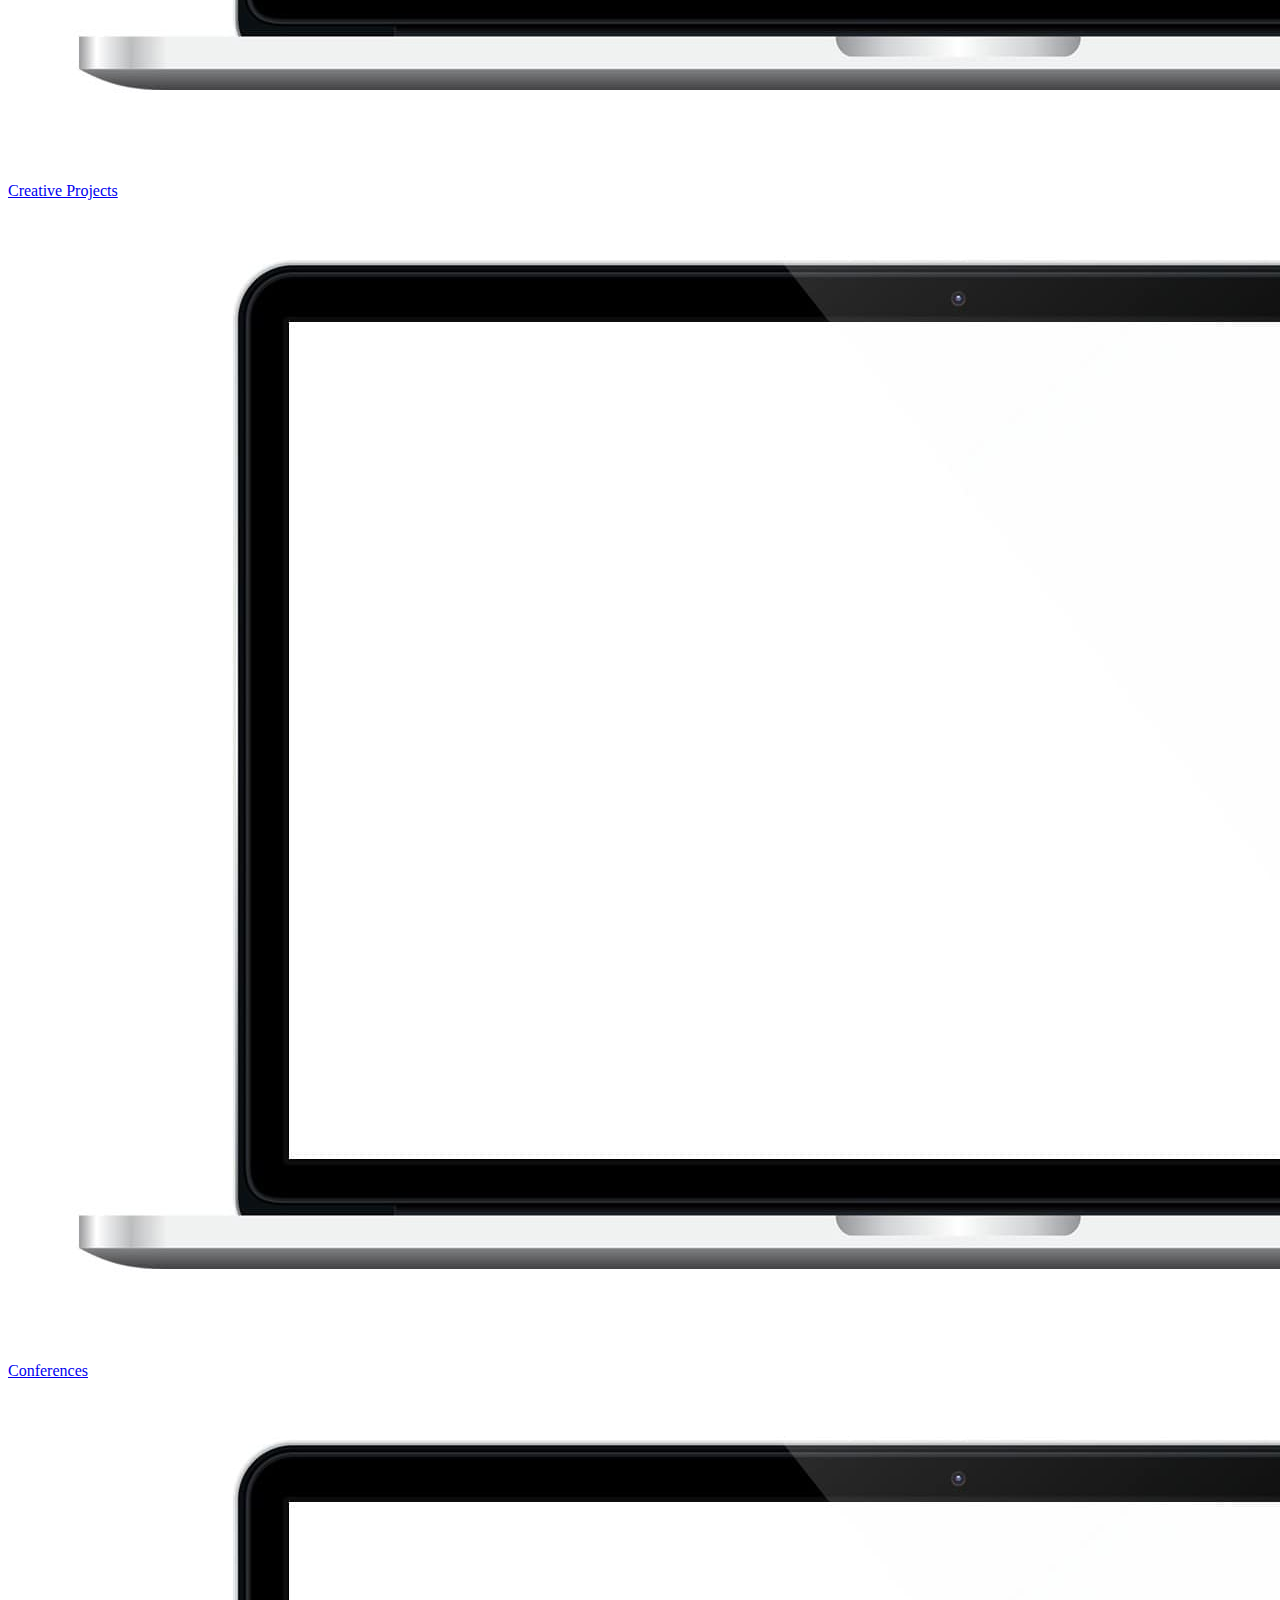
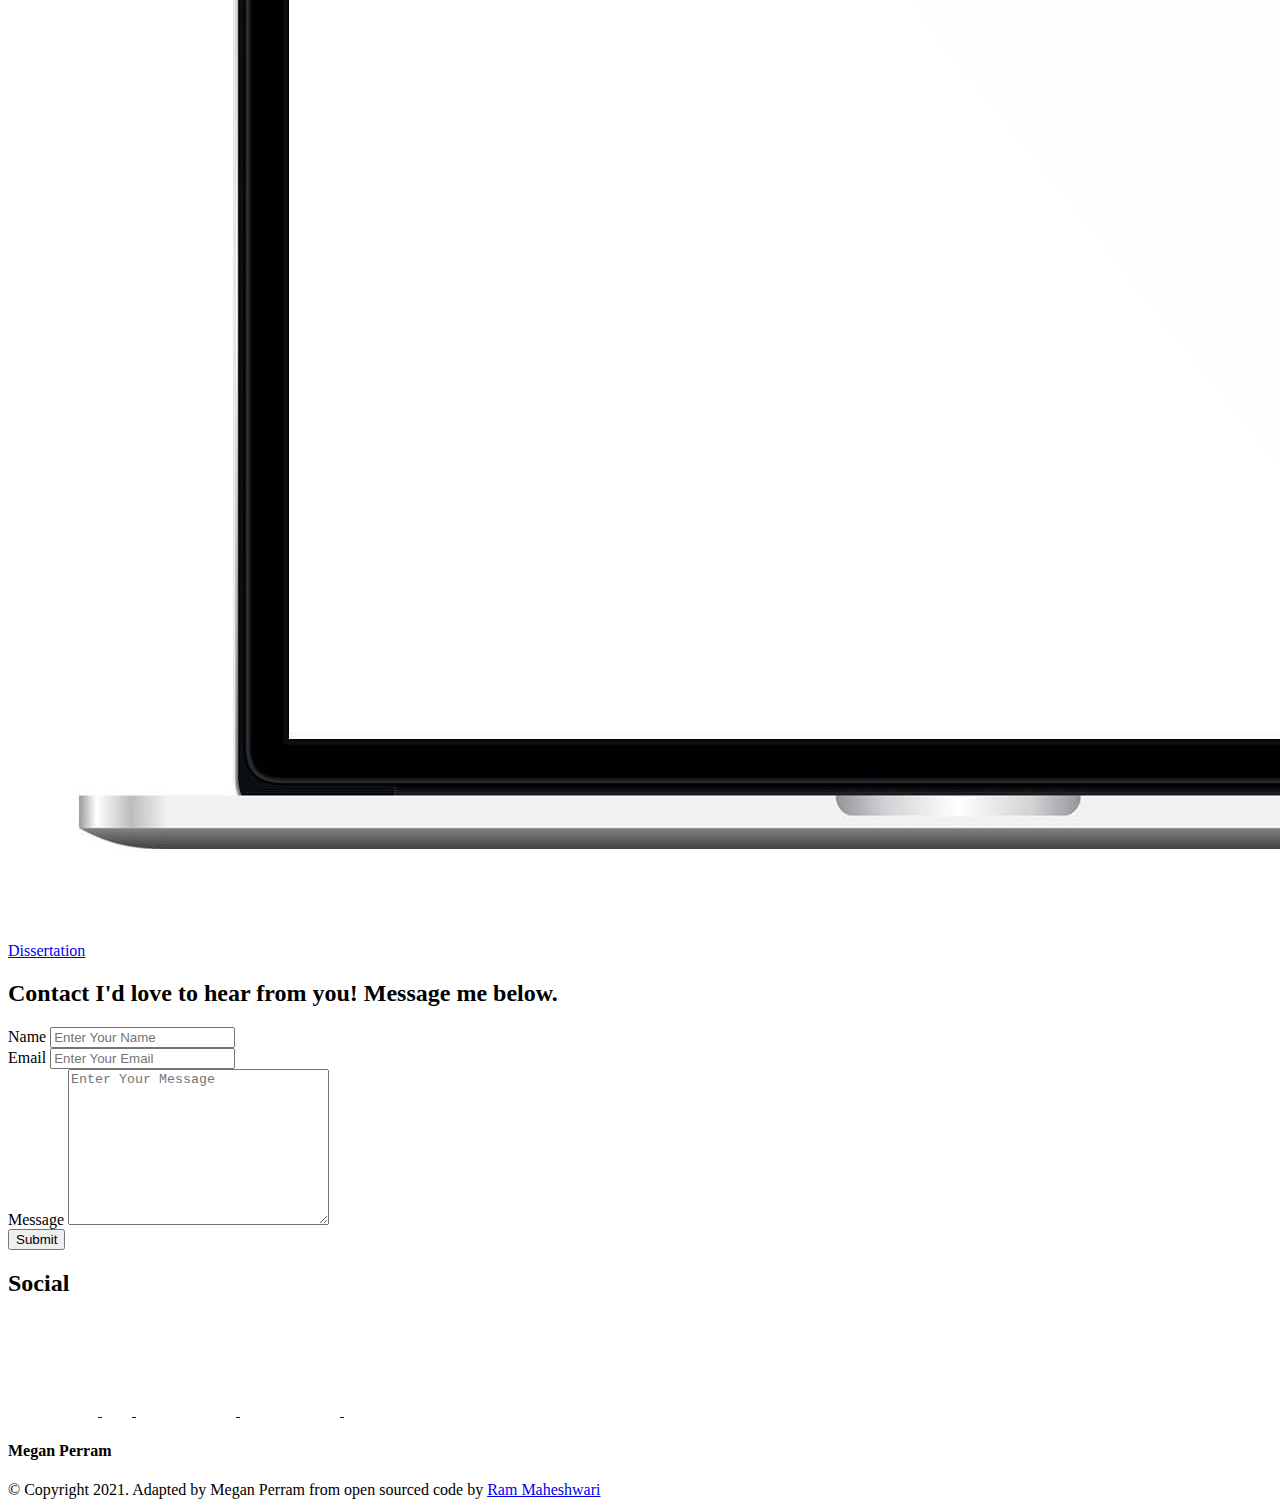
==== commit 7ac0d617: "added dist file" ====
--- a/index.html
+++ b/index.html
@@ -7,7 +7,7 @@
     <title>Dopefolio</title>
     <meta name="description" content="Portfolio Template for Developer" />
 
-    <link rel="stylesheet" href="css/style.css" />
+    <link rel="stylesheet" href="dist/style.css" />
 
     <link rel="preconnect" href="https://fonts.googleapis.com" />
     <link rel="preconnect" href="https://fonts.gstatic.com" crossorigin />
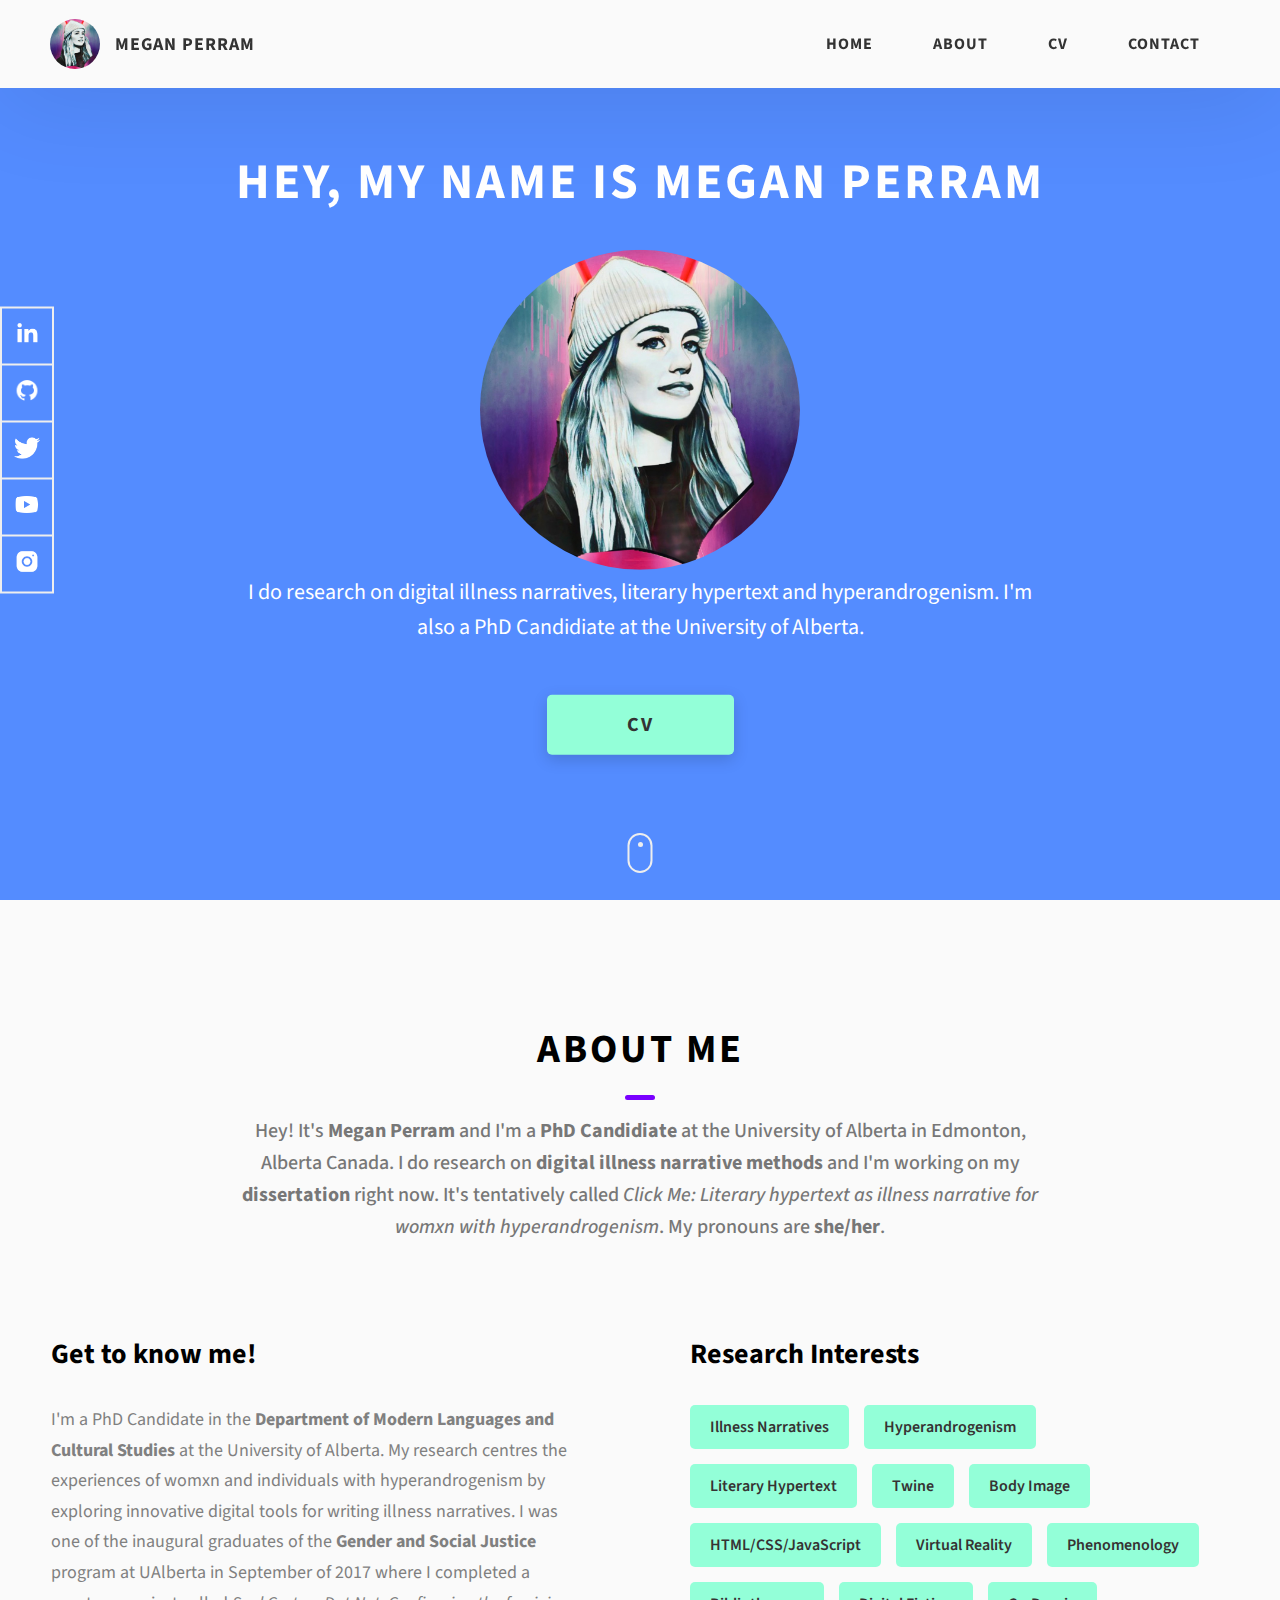
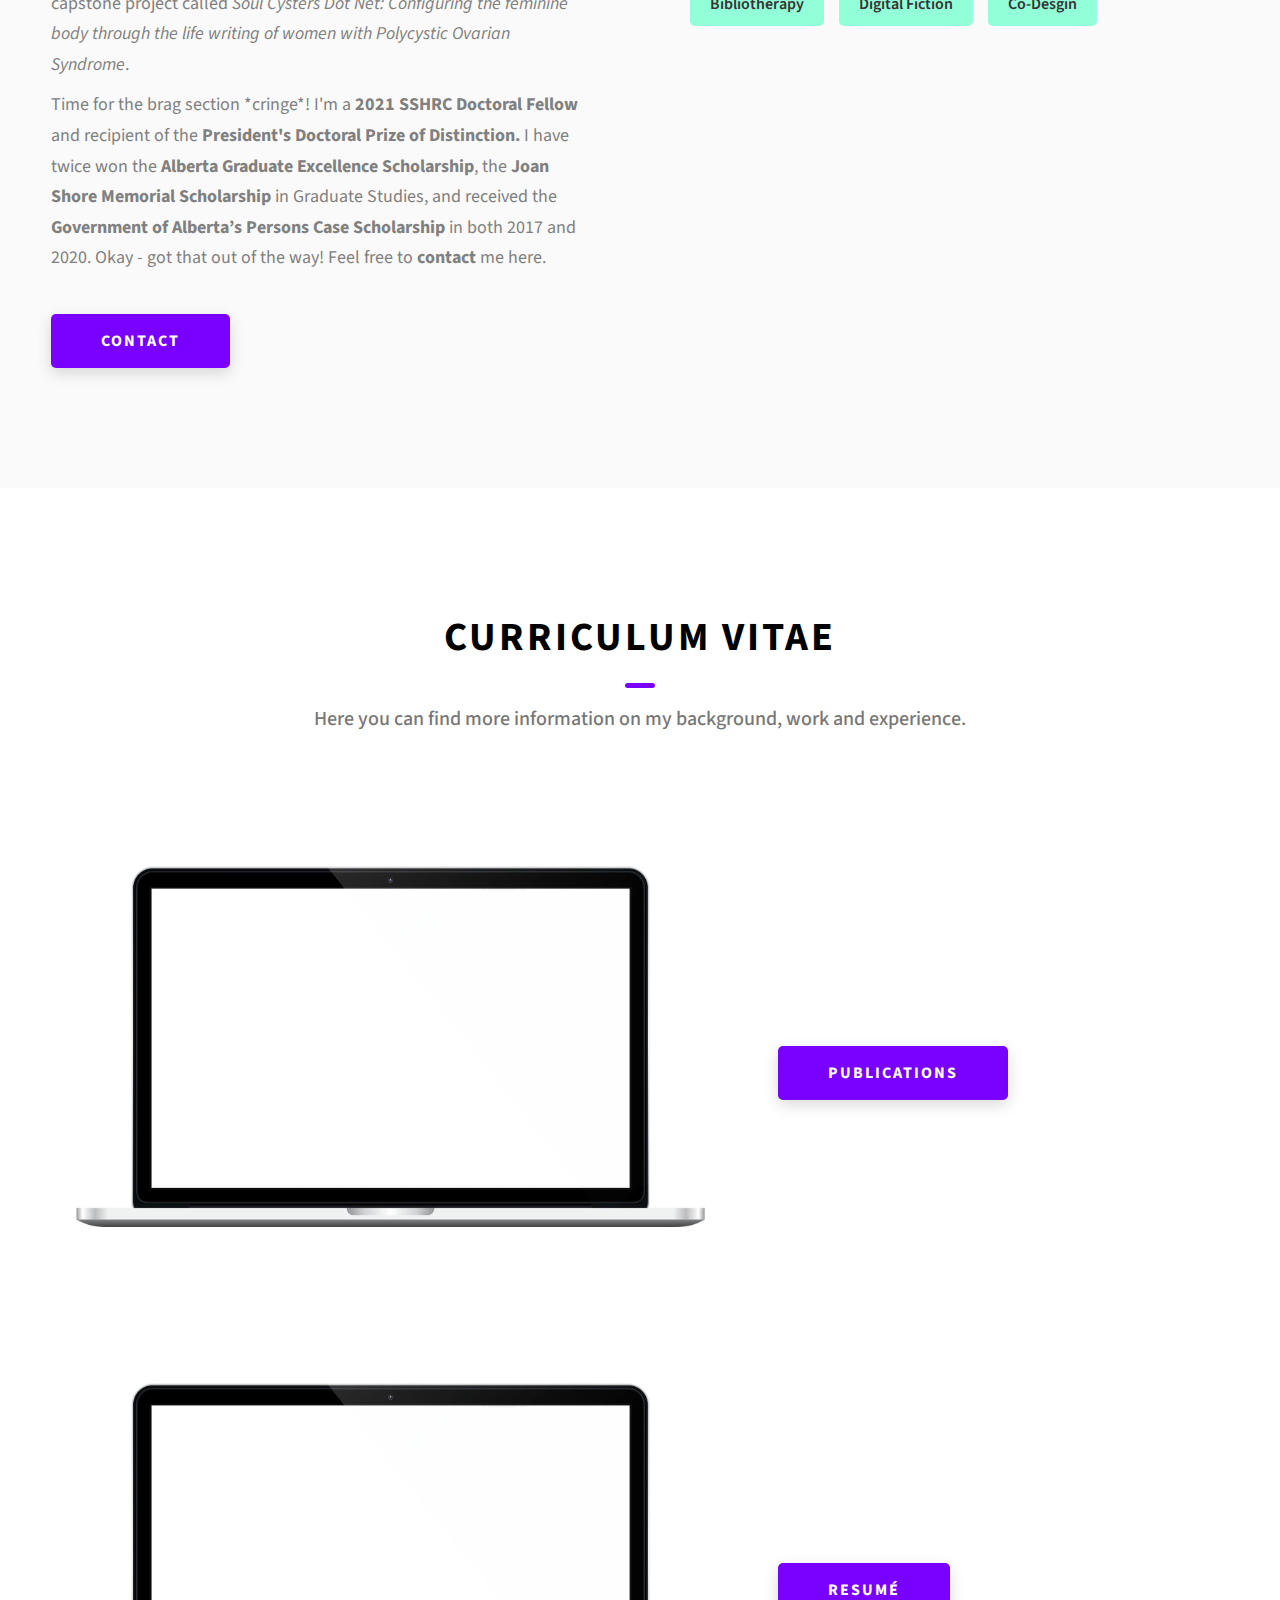
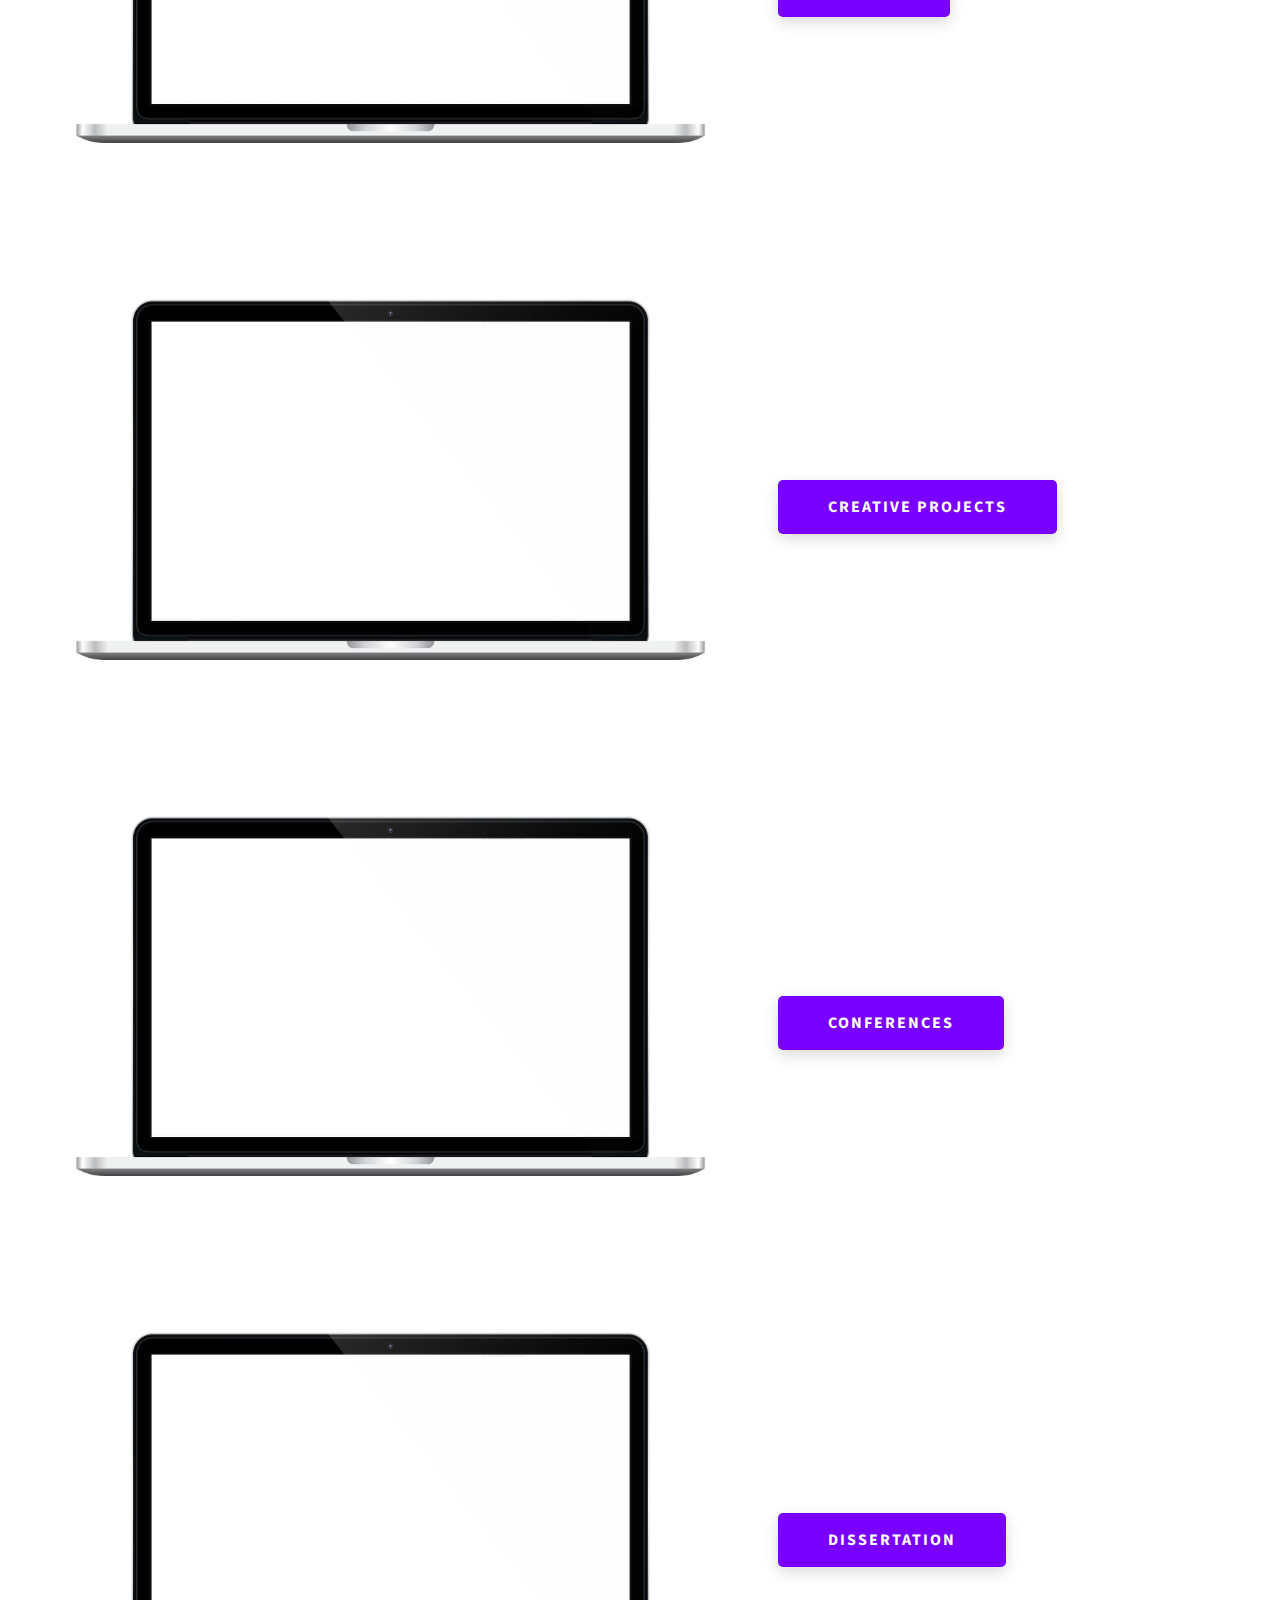
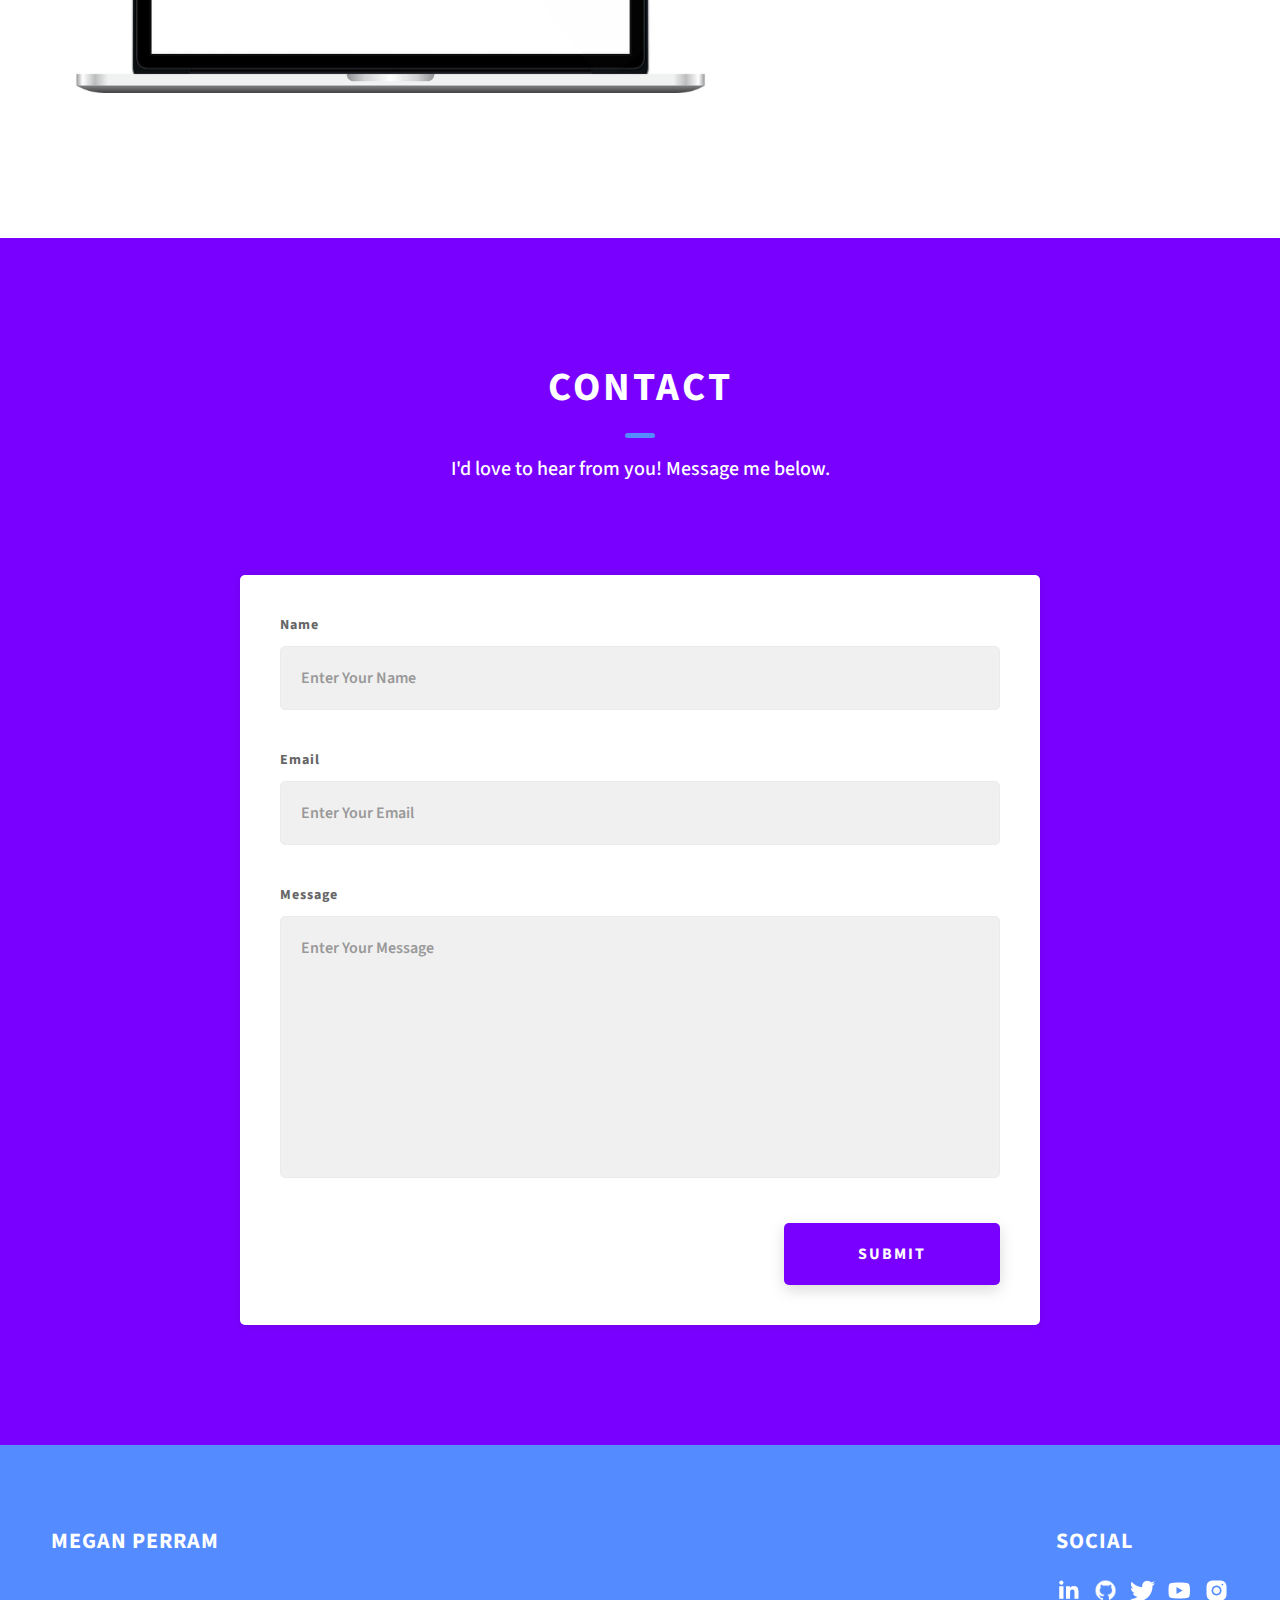
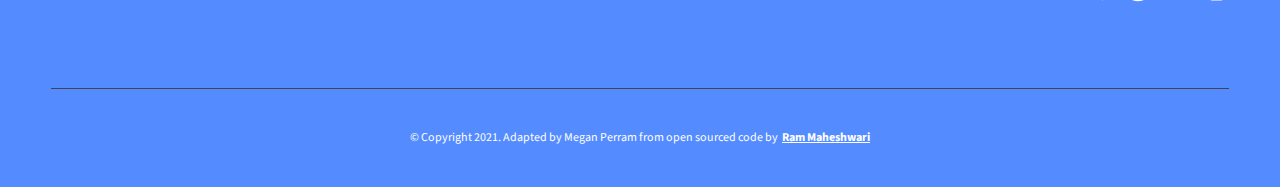
==== commit 0bde7a8c: "New" ====
--- a/index.html
+++ b/index.html
@@ -7,7 +7,7 @@
     <title>Dopefolio</title>
     <meta name="description" content="Portfolio Template for Developer" />
 
-    <link rel="stylesheet" href="dist/style.css" />
+    <link rel="stylesheet" href="css/style.css" />
 
     <link rel="preconnect" href="https://fonts.googleapis.com" />
     <link rel="preconnect" href="https://fonts.gstatic.com" crossorigin />
--- a/css/style.css
+++ b/css/style.css
@@ -0,0 +1,917 @@
+/*
+0 - 600px:      Phone
+600 - 900px:    Tablet portrait
+900 - 1200px:   Tablet landscape
+[1200 - 1800] is where our normal styles apply
+1800px + :      Big desktop
+$breakpoint arguement choices:
+- phone
+- tab-port
+- tab-land
+- big-desktop
+
+Inside media queries 1em is always 16px i.e 1em = 16px at every screen size only inside media queries
+*/
+*,
+*::after,
+*::before {
+  margin: 0;
+  padding: 0;
+  box-sizing: inherit;
+  font-family: inherit;
+}
+
+html {
+  font-size: 62.5%;
+  scroll-behavior: smooth;
+}
+@media only screen and (max-width: 75em) {
+  html {
+    font-size: 59%;
+  }
+}
+@media only screen and (max-width: 56.25em) {
+  html {
+    font-size: 56%;
+  }
+}
+@media only screen and (min-width: 112.5em) {
+  html {
+    font-size: 65%;
+  }
+}
+
+body {
+  box-sizing: border-box;
+  position: relative;
+  line-height: 1.5;
+  font-family: sans-serif;
+  overflow-x: hidden;
+  overflow-y: scroll;
+  font-family: "Source Sans Pro", sans-serif;
+}
+
+a {
+  text-decoration: none;
+  color: inherit;
+}
+
+li {
+  list-style: none;
+}
+
+input:focus,
+button:focus,
+a:focus,
+textarea:focus {
+  outline: none;
+}
+
+button {
+  border: none;
+  cursor: pointer;
+}
+
+textarea {
+  resize: none;
+}
+
+.heading-primary {
+  font-size: 5rem;
+  text-transform: uppercase;
+  letter-spacing: 3px;
+  text-align: center;
+}
+@media only screen and (max-width: 37.5em) {
+  .heading-primary {
+    font-size: 4.5rem;
+  }
+}
+
+.heading-sec__mb-bg {
+  margin-bottom: 11rem;
+}
+@media only screen and (max-width: 56.25em) {
+  .heading-sec__mb-bg {
+    margin-bottom: 8rem;
+  }
+}
+
+.heading-sec__mb-med {
+  margin-bottom: 9rem;
+}
+@media only screen and (max-width: 56.25em) {
+  .heading-sec__mb-med {
+    margin-bottom: 8rem;
+  }
+}
+
+.heading-sec__main {
+  display: block;
+  font-size: 4rem;
+  text-transform: uppercase;
+  letter-spacing: 1px;
+  letter-spacing: 3px;
+  text-align: center;
+  margin-bottom: 3.5rem;
+  position: relative;
+}
+.heading-sec__main--lt {
+  color: white;
+}
+.heading-sec__main--lt::after {
+  content: "";
+  background: #548cff !important;
+}
+.heading-sec__main::after {
+  content: "";
+  position: absolute;
+  top: calc(100% + 1.5rem);
+  height: 5px;
+  width: 3rem;
+  background: #7900ff;
+  left: 50%;
+  transform: translateX(-50%);
+  border-radius: 5px;
+}
+@media only screen and (max-width: 37.5em) {
+  .heading-sec__main::after {
+    top: calc(100% + 1.2rem);
+  }
+}
+
+.heading-sec__sub {
+  display: block;
+  text-align: center;
+  color: #777;
+  font-size: 2rem;
+  font-weight: 500;
+  max-width: 80rem;
+  margin: auto;
+  line-height: 1.6;
+}
+@media only screen and (max-width: 37.5em) {
+  .heading-sec__sub {
+    font-size: 1.8rem;
+  }
+}
+.heading-sec__sub--lt {
+  color: white;
+}
+
+.heading-sm {
+  font-size: 2.2rem;
+  text-transform: uppercase;
+  letter-spacing: 1px;
+}
+
+.main-container {
+  max-width: 120rem;
+  margin: auto;
+  width: 92%;
+}
+
+.btn {
+  background: #93ffd8;
+  color: #333;
+  text-transform: uppercase;
+  letter-spacing: 2px;
+  display: inline-block;
+  font-weight: 700;
+  border-radius: 5px;
+  box-shadow: 0 5px 15px 0 rgba(0, 0, 0, 0.15);
+  transition: transform 0.3s;
+}
+.btn:hover {
+  transform: translateY(-3px);
+}
+.btn--bg {
+  padding: 1.5rem 8rem;
+  font-size: 2rem;
+}
+.btn--med {
+  padding: 1.5rem 5rem;
+  font-size: 1.6rem;
+}
+.btn--theme {
+  background: #7900ff;
+  color: #fff;
+}
+.btn--theme-inv {
+  color: #7900ff;
+  background: #fff;
+  border: 2px solid #7900ff;
+  box-shadow: none;
+  padding: calc(1.5rem - 2px) calc(5rem - 2px);
+}
+
+.sec-pad {
+  padding: 12rem 0;
+}
+@media only screen and (max-width: 56.25em) {
+  .sec-pad {
+    padding: 8rem 0;
+  }
+}
+
+.text-primary {
+  color: #fff;
+  font-size: 2.2rem;
+  text-align: center;
+  width: 100%;
+  line-height: 1.6;
+}
+@media only screen and (max-width: 37.5em) {
+  .text-primary {
+    font-size: 2rem;
+  }
+}
+
+.d-none {
+  display: none;
+}
+.megan-picture-img {
+  text-align: center;
+  border-radius: 50%;
+}
+.megan_picture {
+  border-radius: 50%;
+  overflow: hidden;
+}
+
+.home-hero {
+  color: #fff;
+  background: linear-gradient(to right, #548cff, #548cff),
+    url(../../assets/svg/common-bg.svg);
+  background-position: center;
+  height: 100vh;
+  min-height: 80rem;
+  max-height: 120rem;
+  position: relative;
+}
+@media only screen and (max-width: 37.5em) {
+  .home-hero {
+    height: unset;
+    min-height: unset;
+  }
+}
+.home-hero__socials {
+  position: absolute;
+  top: 50%;
+  border: 2px solid #eee;
+  border-left: 2px solid #eee;
+  transform: translateY(-50%);
+}
+@media only screen and (max-width: 56.25em) {
+  .home-hero__socials {
+    display: none;
+  }
+}
+.home-hero__mouse-scroll-cont {
+  position: absolute;
+  bottom: 3%;
+  left: 50%;
+  transform: translateX(-50%);
+}
+@media only screen and (max-width: 37.5em) {
+  .home-hero__mouse-scroll-cont {
+    display: none;
+  }
+}
+.home-hero__social {
+  width: 5rem;
+}
+.home-hero__social-icon-link {
+  width: 100%;
+  display: block;
+  padding: 1.2rem;
+  border-bottom: 2px solid #eee;
+  transition: background 0.3s;
+}
+.home-hero__social-icon-link:hover {
+  background: rgba(255, 255, 255, 0.1);
+}
+.home-hero__social-icon-link--bd-none {
+  border-bottom: 0;
+}
+.home-hero__social-icon {
+  width: 100%;
+}
+.home-hero__content {
+  position: absolute;
+  top: 50%;
+  left: 50%;
+  transform: translate(-50%, -50%);
+  max-width: 90rem;
+  width: 92%;
+}
+@media only screen and (max-width: 37.5em) {
+  .home-hero__content {
+    padding: 19rem 0 13rem 0;
+    margin: auto;
+    position: static;
+    transform: translate(0, 0);
+  }
+}
+.home-hero__info {
+  margin: 3rem auto 0 auto;
+  max-width: 80rem;
+}
+.home-hero__cta {
+  margin-top: 5rem;
+  text-align: center;
+}
+
+.about {
+  background: #fafafa;
+}
+.about__content {
+  display: grid;
+  grid-template-columns: 1fr 1fr;
+  grid-gap: 10rem;
+}
+@media only screen and (max-width: 56.25em) {
+  .about__content {
+    grid-template-columns: 1fr;
+    grid-gap: 8rem;
+  }
+}
+.about__content-title {
+  font-weight: 700;
+  font-size: 2.8rem;
+  margin-bottom: 3rem;
+}
+@media only screen and (max-width: 37.5em) {
+  .about__content-title {
+    font-size: 2.4rem;
+  }
+}
+.about__content-details-para {
+  font-size: 1.8rem;
+  color: grey;
+  max-width: 60rem;
+  line-height: 1.7;
+  margin-bottom: 1rem;
+}
+.about__content-details-para--hl {
+  font-weight: 700;
+  margin: 0 3px;
+}
+.about__content-details-para:last-child {
+  margin-bottom: 4rem;
+}
+
+.projects__row {
+  display: grid;
+  grid-template-columns: 1.5fr 1fr;
+  grid-gap: 5rem;
+  margin-bottom: 11rem;
+}
+@media only screen and (max-width: 56.25em) {
+  .projects__row {
+    grid-template-columns: 1fr;
+    grid-gap: 2rem;
+    margin-bottom: 8rem;
+  }
+}
+@media only screen and (max-width: 56.25em) {
+  .projects__row {
+    text-align: center;
+  }
+}
+.projects__row:last-child {
+  margin-bottom: 0;
+}
+.projects__row-img-cont {
+  overflow: hidden;
+}
+.projects__row-img {
+  width: 100%;
+  display: block;
+  object-fit: cover;
+}
+.projects__row-content {
+  padding: 2rem 0;
+  display: flex;
+  justify-content: center;
+  flex-direction: column;
+  align-items: flex-start;
+}
+@media only screen and (max-width: 56.25em) {
+  .projects__row-content {
+    align-items: center;
+  }
+}
+.projects__row-content-title {
+  font-weight: 700;
+  font-size: 2.8rem;
+  margin-bottom: 2rem;
+}
+@media only screen and (max-width: 37.5em) {
+  .projects__row-content-title {
+    font-size: 2.4rem;
+  }
+}
+.projects__row-content-desc {
+  font-size: 1.8rem;
+  color: grey;
+  max-width: 60rem;
+  line-height: 1.7;
+  margin-bottom: 3rem;
+}
+@media only screen and (max-width: 37.5em) {
+  .projects__row-content-desc {
+    font-size: 1.7rem;
+  }
+}
+
+.contact {
+  background: linear-gradient(to right, #7900ff, #7900ff),
+    url(../../assets/svg/common-bg.svg);
+  background-size: cover;
+  background-position: center;
+}
+.contact__form-container {
+  box-shadow: 0 0 10px rgba(0, 0, 0, 0.1);
+  background: white;
+  padding: 4rem;
+  margin-top: 6rem;
+  max-width: 80rem;
+  text-align: right;
+  width: 95%;
+  border-radius: 5px;
+  margin: 5rem auto 0 auto;
+}
+@media only screen and (max-width: 37.5em) {
+  .contact__form-container {
+    padding: 3rem;
+  }
+}
+.contact__form-field {
+  margin-bottom: 4rem;
+}
+@media only screen and (max-width: 37.5em) {
+  .contact__form-field {
+    margin-bottom: 3rem;
+  }
+}
+.contact__form-label {
+  color: #666;
+  font-size: 1.4rem;
+  letter-spacing: 1px;
+  font-weight: 700;
+  margin-bottom: 1rem;
+  display: block;
+  text-align: left;
+}
+.contact__form-input {
+  color: #333;
+  padding: 2rem;
+  width: 100%;
+  border: 1px solid #ebebeb;
+  font-size: 1.6rem;
+  letter-spacing: 0px;
+  background: #f0f0f0;
+  border-radius: 5px;
+  font-weight: 600;
+  /* Code for Modern Browsers */
+  /* Code for WebKit, Blink, Edge */
+  /* Code for Internet Explorer 10-11 */
+  /* Code for Microsoft Edge */
+  /* Code for Mozilla Firefox 4 to 18 */
+  /* Code for Mozilla Firefox 19+ */
+}
+.contact__form-input::placeholder {
+  color: #999;
+  font-weight: 600;
+  font-size: 1.6rem;
+}
+.contact__form-input::-webkit-input-placeholder {
+  color: #999;
+  font-weight: 600;
+  font-size: 1.6rem;
+}
+.contact__form-input:-ms-input-placeholder {
+  color: #999;
+  font-weight: 600;
+  font-size: 1.6rem;
+}
+.contact__form-input::-ms-input-placeholder {
+  color: #999;
+  font-weight: 600;
+  font-size: 1.6rem;
+}
+.contact__form-input:-moz-placeholder {
+  opacity: 1;
+  color: #999;
+  font-weight: 600;
+  font-size: 1.6rem;
+}
+.contact__form-input::-moz-placeholder {
+  opacity: 1;
+  color: #999;
+  font-weight: 600;
+  font-size: 1.6rem;
+}
+.contact__btn {
+  width: 30%;
+  padding: 2rem 4rem;
+  font-size: 1.6rem;
+}
+@media only screen and (max-width: 37.5em) {
+  .contact__btn {
+    width: 100%;
+  }
+}
+
+.project-cs-hero {
+  color: #fff;
+  background: linear-gradient(
+      to right,
+      rgba(0, 98, 185, 0.8),
+      rgba(0, 98, 185, 0.8)
+    ),
+    url(../../assets/svg/common-bg.svg);
+  background-size: cover;
+  background-position: center;
+  position: relative;
+}
+@media only screen and (max-width: 37.5em) {
+  .project-cs-hero {
+    height: unset;
+    min-height: unset;
+  }
+}
+.project-cs-hero__content {
+  padding: 25rem 0 17rem 0;
+  max-width: 90rem;
+  width: 92%;
+  margin: auto;
+}
+@media only screen and (max-width: 37.5em) {
+  .project-cs-hero__content {
+    padding: 19rem 0 13rem 0;
+    margin: auto;
+    position: static;
+    transform: translate(0, 0);
+  }
+}
+.project-cs-hero__info {
+  margin: 3rem auto 0 auto;
+  max-width: 80rem;
+}
+.project-cs-hero__cta {
+  margin-top: 5rem;
+  text-align: center;
+}
+
+.project-details__content {
+  padding: 8rem 0;
+  max-width: 90rem;
+  margin: auto;
+}
+.project-details__content-title {
+  font-weight: 700;
+  font-size: 2.8rem;
+  margin-bottom: 3rem;
+}
+@media only screen and (max-width: 37.5em) {
+  .project-details__content-title {
+    font-size: 2.4rem;
+  }
+}
+
+.project-details__showcase-img-cont {
+  width: 100%;
+  margin-bottom: 6rem;
+}
+
+.project-details__showcase-img {
+  width: 100%;
+}
+
+.project-details__content-main {
+  width: 100%;
+  max-width: 70rem;
+  margin: auto;
+}
+
+.project-details__desc {
+  margin: 0 0 7rem 0;
+}
+.project-details__desc-para {
+  font-size: 1.8rem;
+  line-height: 1.7;
+  color: grey;
+  margin-bottom: 2rem;
+}
+
+.project-details__tools-used {
+  margin: 0 0 7rem 0;
+}
+.project-details__tools-used-list {
+  display: flex;
+  flex-wrap: wrap;
+}
+.project-details__tools-used-item {
+  padding: 1rem 2rem;
+  margin-bottom: 1.5rem;
+  margin-right: 1.5rem;
+  font-size: 1.6rem;
+  background: rgba(153, 153, 153, 0.2);
+  border-radius: 5px;
+  font-weight: 600;
+  color: #777;
+}
+
+.project-details__links {
+  margin: 0 0;
+}
+.project-details__links-btn {
+  margin-right: 2rem;
+}
+@media only screen and (max-width: 37.5em) {
+  .project-details__links-btn {
+    margin-right: 0;
+    width: 70%;
+    margin-bottom: 2rem;
+    text-align: center;
+  }
+}
+.project-details__links-btn:last-child {
+  margin: 0;
+}
+@media only screen and (max-width: 37.5em) {
+  .project-details__links-btn:last-child {
+    margin: 0;
+  }
+}
+
+.header {
+  position: fixed;
+  width: 100%;
+  z-index: 1000;
+  background: #000;
+  background: #fafafa;
+  box-shadow: 0 10px 100px rgba(0, 0, 0, 0.1);
+}
+.header__content {
+  display: flex;
+  align-items: center;
+  justify-content: space-between;
+  padding: 1rem 5rem;
+}
+@media only screen and (max-width: 56.25em) {
+  .header__content {
+    padding: 0 2rem;
+  }
+}
+.header__logo-container {
+  display: flex;
+  align-items: center;
+  cursor: pointer;
+  color: #333;
+  transition: color 0.3s;
+}
+.header__logo-container:hover {
+  color: #0062b9;
+}
+.header__logo-img-cont {
+  width: 5rem;
+  height: 5rem;
+  border-radius: 50px;
+  overflow: hidden;
+  margin-right: 1.5rem;
+  background: #0062b9;
+}
+@media only screen and (max-width: 56.25em) {
+  .header__logo-img-cont {
+    width: 4.5rem;
+    height: 4.5rem;
+    margin-right: 1.2rem;
+  }
+}
+.header__logo-img {
+  width: 100%;
+  height: 100%;
+  object-fit: cover;
+  object-position: center;
+  display: block;
+}
+.header__logo-sub {
+  font-size: 1.8rem;
+  text-transform: uppercase;
+  font-weight: 700;
+  letter-spacing: 1px;
+}
+.header__links {
+  display: flex;
+}
+@media only screen and (max-width: 37.5em) {
+  .header__links {
+    display: none;
+  }
+}
+.header__link {
+  padding: 2.2rem 3rem;
+  display: inline-block;
+  font-size: 1.6rem;
+  color: #333;
+  text-transform: uppercase;
+  letter-spacing: 1px;
+  font-weight: 700;
+  transition: color 0.3s;
+}
+.header__link:hover {
+  color: #0062b9;
+}
+@media only screen and (max-width: 56.25em) {
+  .header__link {
+    padding: 3rem 1.8rem;
+    font-size: 1.5rem;
+  }
+}
+.header__main-ham-menu-cont {
+  display: none;
+  width: 3rem;
+  padding: 2.2rem 0;
+}
+@media only screen and (max-width: 37.5em) {
+  .header__main-ham-menu-cont {
+    display: block;
+  }
+}
+.header__main-ham-menu {
+  width: 100%;
+}
+.header__main-ham-menu-close {
+  width: 100%;
+}
+.header__sm-menu {
+  background: #fff;
+  position: absolute;
+  width: 100%;
+  top: 100%;
+  visibility: hidden;
+  opacity: 0;
+  transition: all 0.3s;
+  box-shadow: 0px 5px 5px 0px rgba(0, 0, 0, 0.1);
+  -webkit-box-shadow: 0px 5px 5px 0px rgba(0, 0, 0, 0.1);
+  -moz-box-shadow: 0px 5px 5px 0px rgba(0, 0, 0, 0.1);
+}
+.header__sm-menu--active {
+  visibility: hidden;
+  opacity: 0;
+}
+@media only screen and (max-width: 37.5em) {
+  .header__sm-menu--active {
+    visibility: visible;
+    opacity: 1;
+  }
+}
+.header__sm-menu-link a {
+  display: block;
+  text-decoration: none;
+  padding: 2.5rem 3rem;
+  font-size: 1.6rem;
+  color: #333;
+  text-align: right;
+  border-bottom: 1px solid #eee;
+  font-weight: 700;
+  text-transform: uppercase;
+  letter-spacing: 2px;
+  transition: color 0.3s;
+}
+.header__sm-menu-link a:hover {
+  color: #0062b9;
+}
+.header__sm-menu-link:first-child a {
+  border-top: 1px solid #eee;
+}
+.header__sm-menu-link-last {
+  border-bottom: 0;
+}
+
+.main-footer {
+  background: #548cff;
+  color: white;
+}
+.main-footer__upper {
+  display: flex;
+  justify-content: space-between;
+  padding: 8rem 0;
+}
+@media only screen and (max-width: 56.25em) {
+  .main-footer__upper {
+    padding: 6rem 0;
+  }
+}
+@media only screen and (max-width: 37.5em) {
+  .main-footer__upper {
+    display: block;
+  }
+}
+.main-footer__row-1 {
+  order: 2;
+}
+@media only screen and (max-width: 56.25em) {
+  .main-footer__row-1 {
+    margin-bottom: 5rem;
+  }
+}
+.main-footer__row-2 {
+  width: 40%;
+  order: 1;
+  max-width: 50rem;
+}
+@media only screen and (max-width: 56.25em) {
+  .main-footer__row-2 {
+    width: 100%;
+  }
+}
+.main-footer__short-desc {
+  margin-top: 2rem;
+  color: #eee;
+  font-size: 1.5rem;
+  line-height: 1.7;
+}
+.main-footer__social-cont {
+  margin-top: 2rem;
+}
+.main-footer__icon {
+  margin-right: 1rem;
+  width: 2.5rem;
+}
+.main-footer__icon--mr-none {
+  margin-right: 0;
+}
+.main-footer__lower {
+  padding: 4rem 0;
+  border-top: 1px solid #444;
+  color: #white;
+  font-size: 1.2rem;
+  text-align: left;
+  text-align: center;
+}
+.main-footer__lower a {
+  text-decoration: underline;
+  font-weight: bold;
+  margin-left: 2px;
+}
+@media only screen and (max-width: 56.25em) {
+  .main-footer__lower {
+    padding: 3.5rem 0;
+  }
+}
+
+.skills {
+  display: flex;
+  flex-wrap: wrap;
+}
+.skills__skill {
+  padding: 1rem 2rem;
+  margin-bottom: 1.5rem;
+  margin-right: 1.5rem;
+  font-size: 1.6rem;
+  background: #93ffd8;
+  border-radius: 5px;
+  font-weight: 600;
+  color: rgb(54, 51, 51);
+}
+
+.mouse {
+  width: 25px;
+  height: 40px;
+  border: 2px solid #eee;
+  border-radius: 60px;
+  position: relative;
+  overflow: hidden;
+}
+.mouse::before {
+  content: "";
+  width: 5px;
+  height: 5px;
+  position: absolute;
+  top: 7px;
+  left: 50%;
+  transform: translateX(-50%);
+  background-color: #eee;
+  border-radius: 50%;
+  opacity: 1;
+  animation: wheel 1.3s infinite;
+  -webkit-animation: wheel 1.3s infinite;
+}
+
+@keyframes wheel {
+  to {
+    opacity: 0;
+    top: 27px;
+  }
+}
+
+@-webkit-keyframes wheel {
+  to {
+    opacity: 0;
+    top: 27px;
+  }
+}
